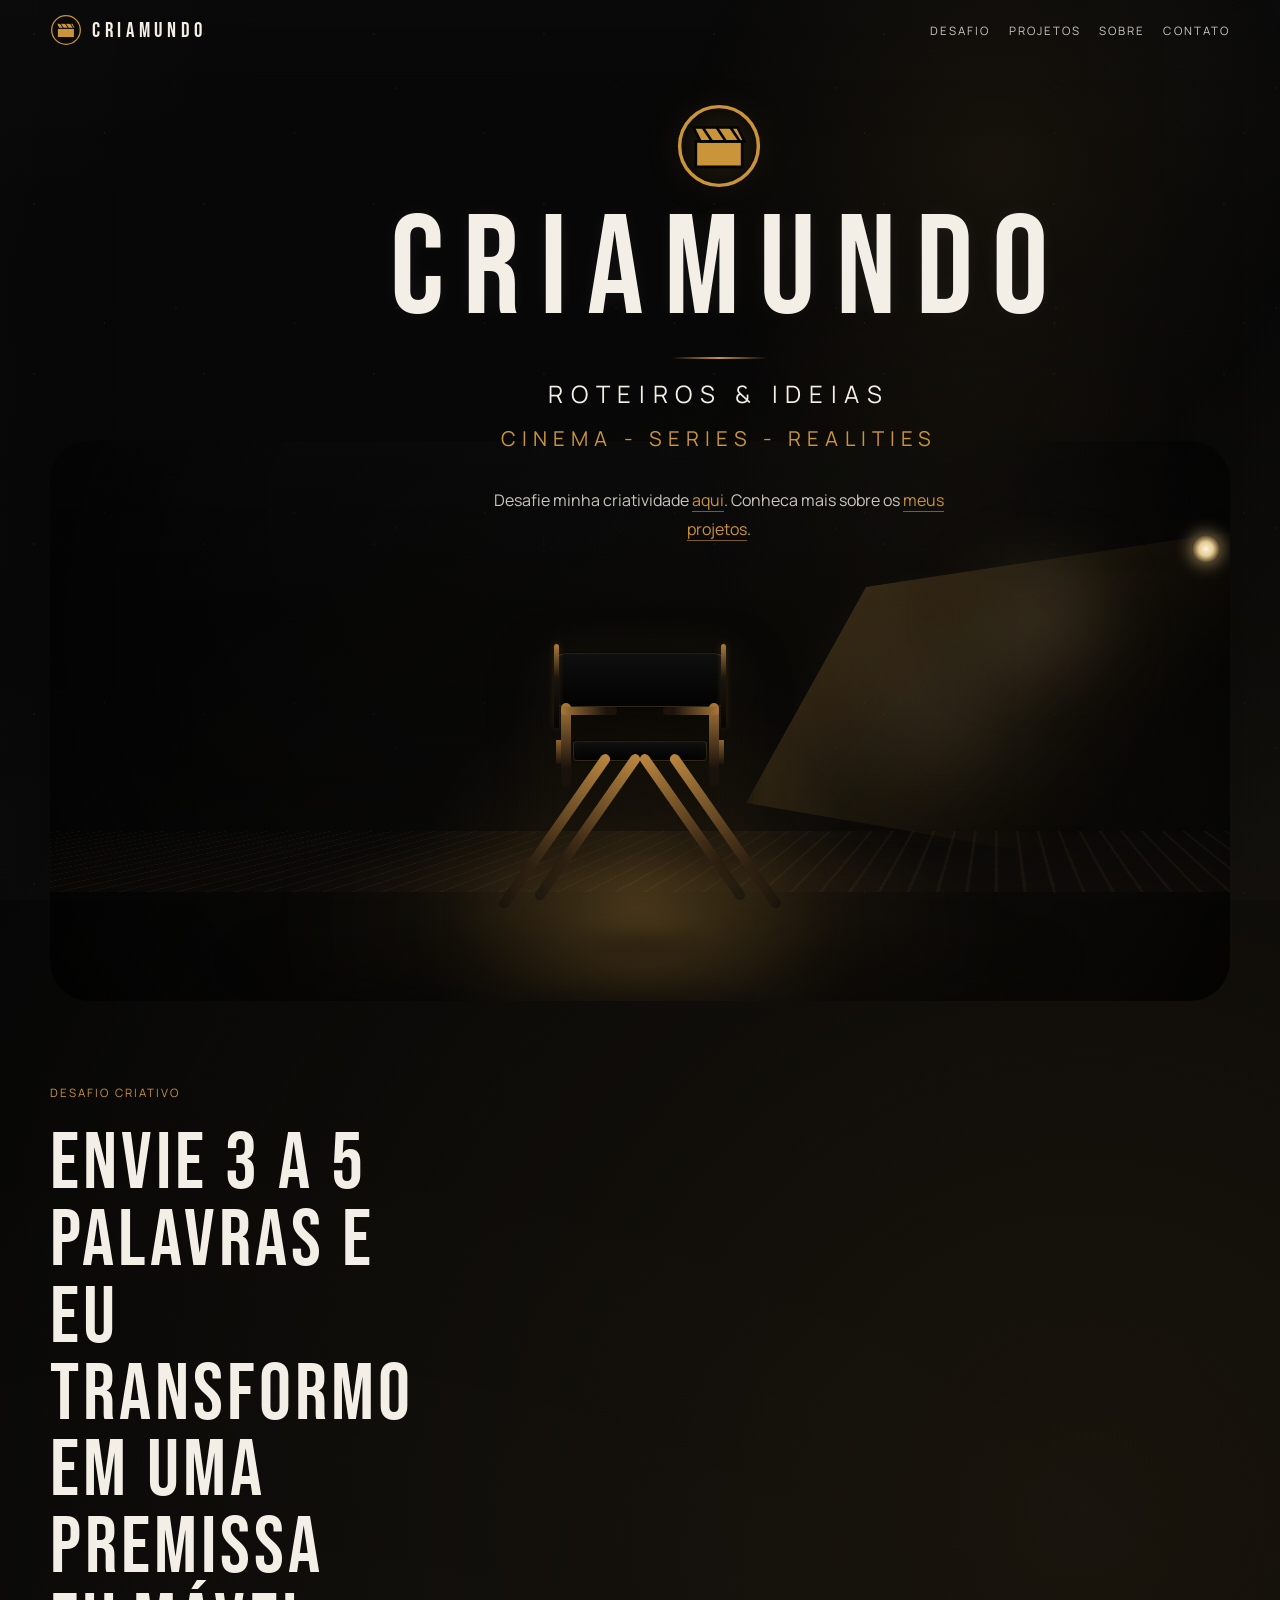
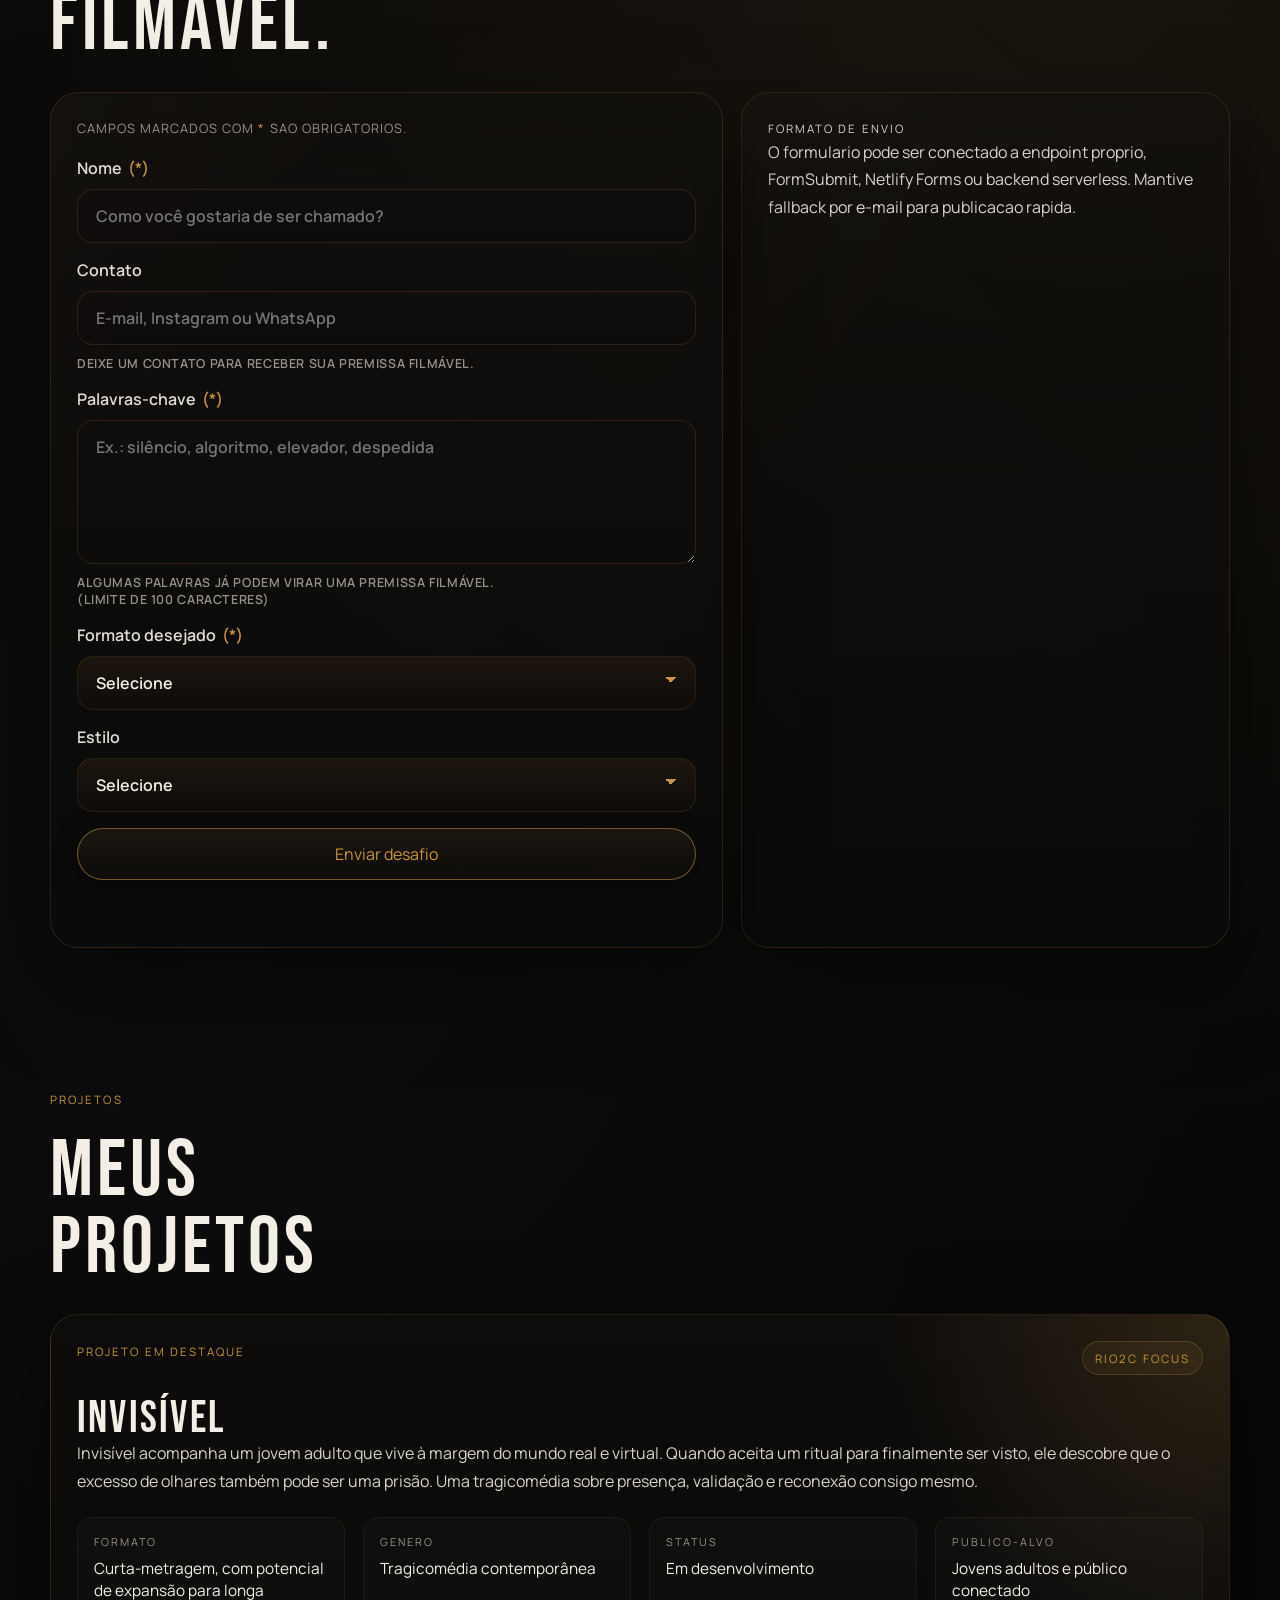
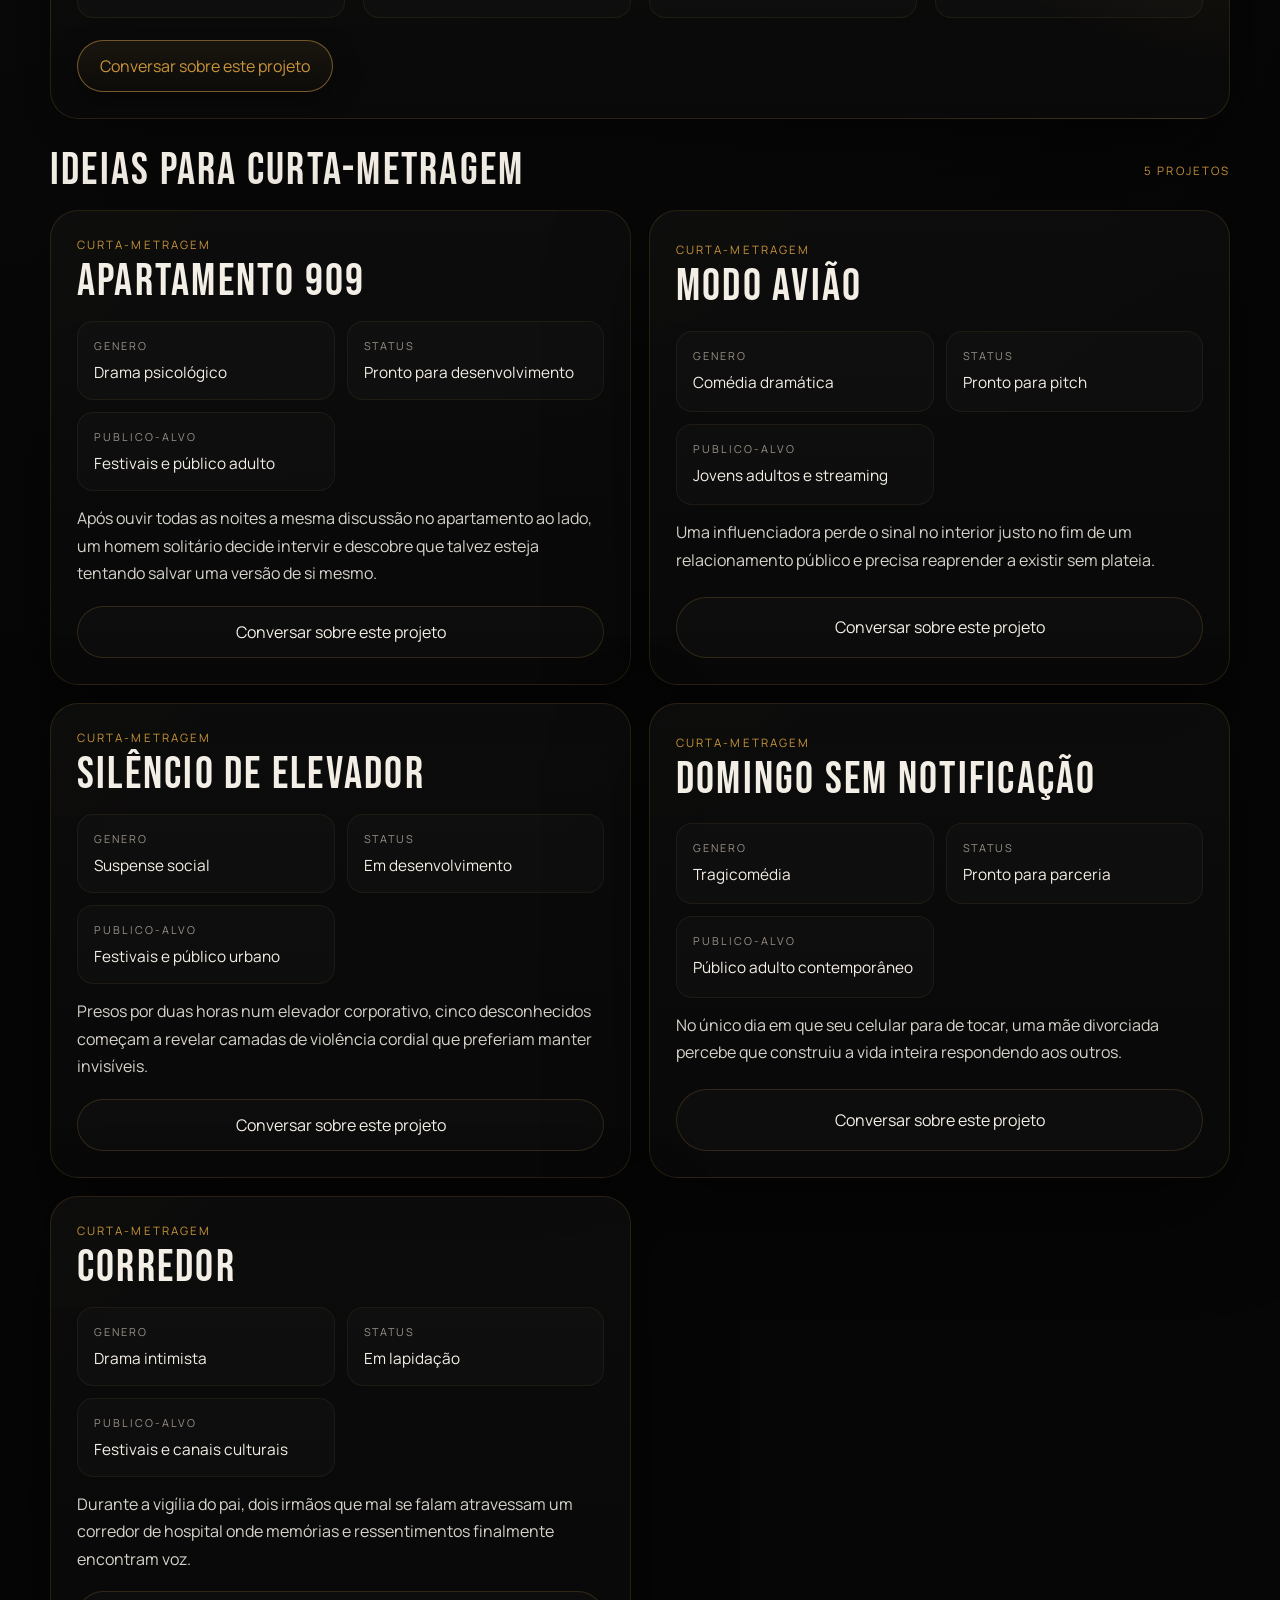
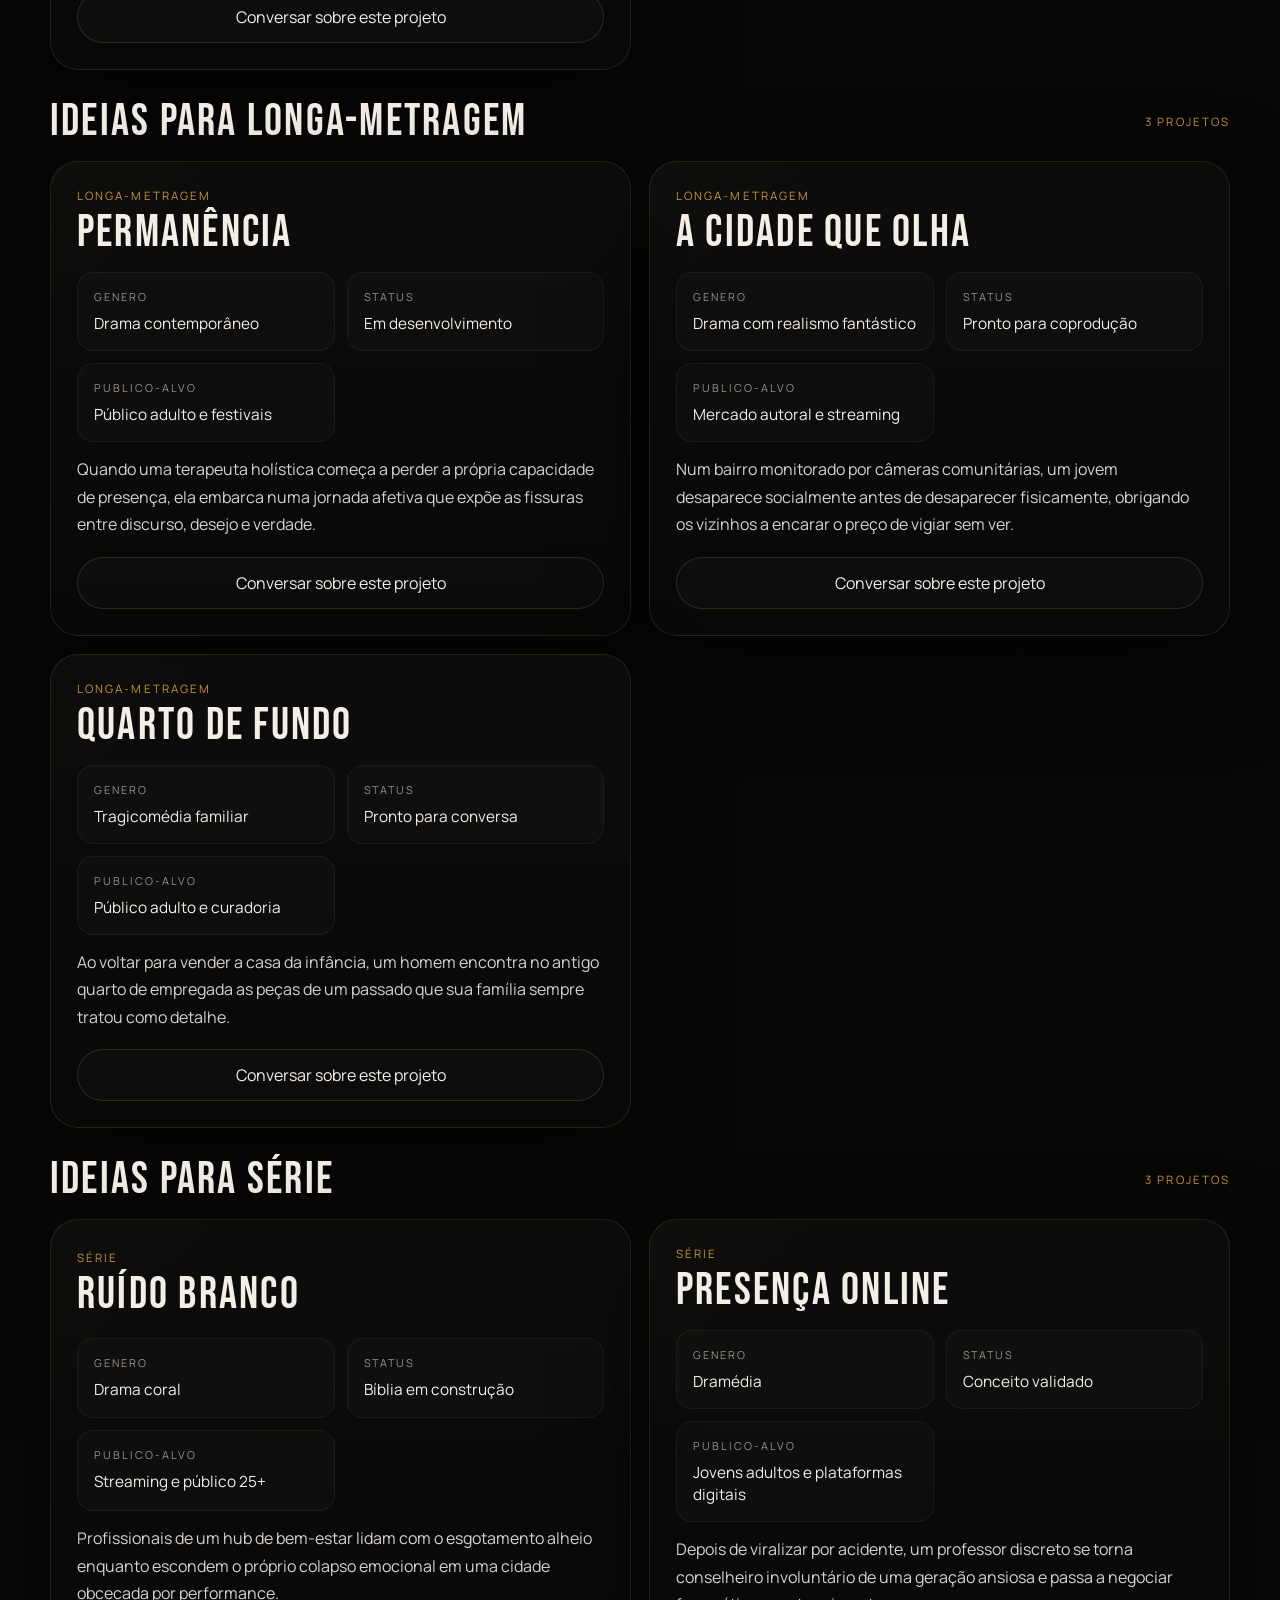
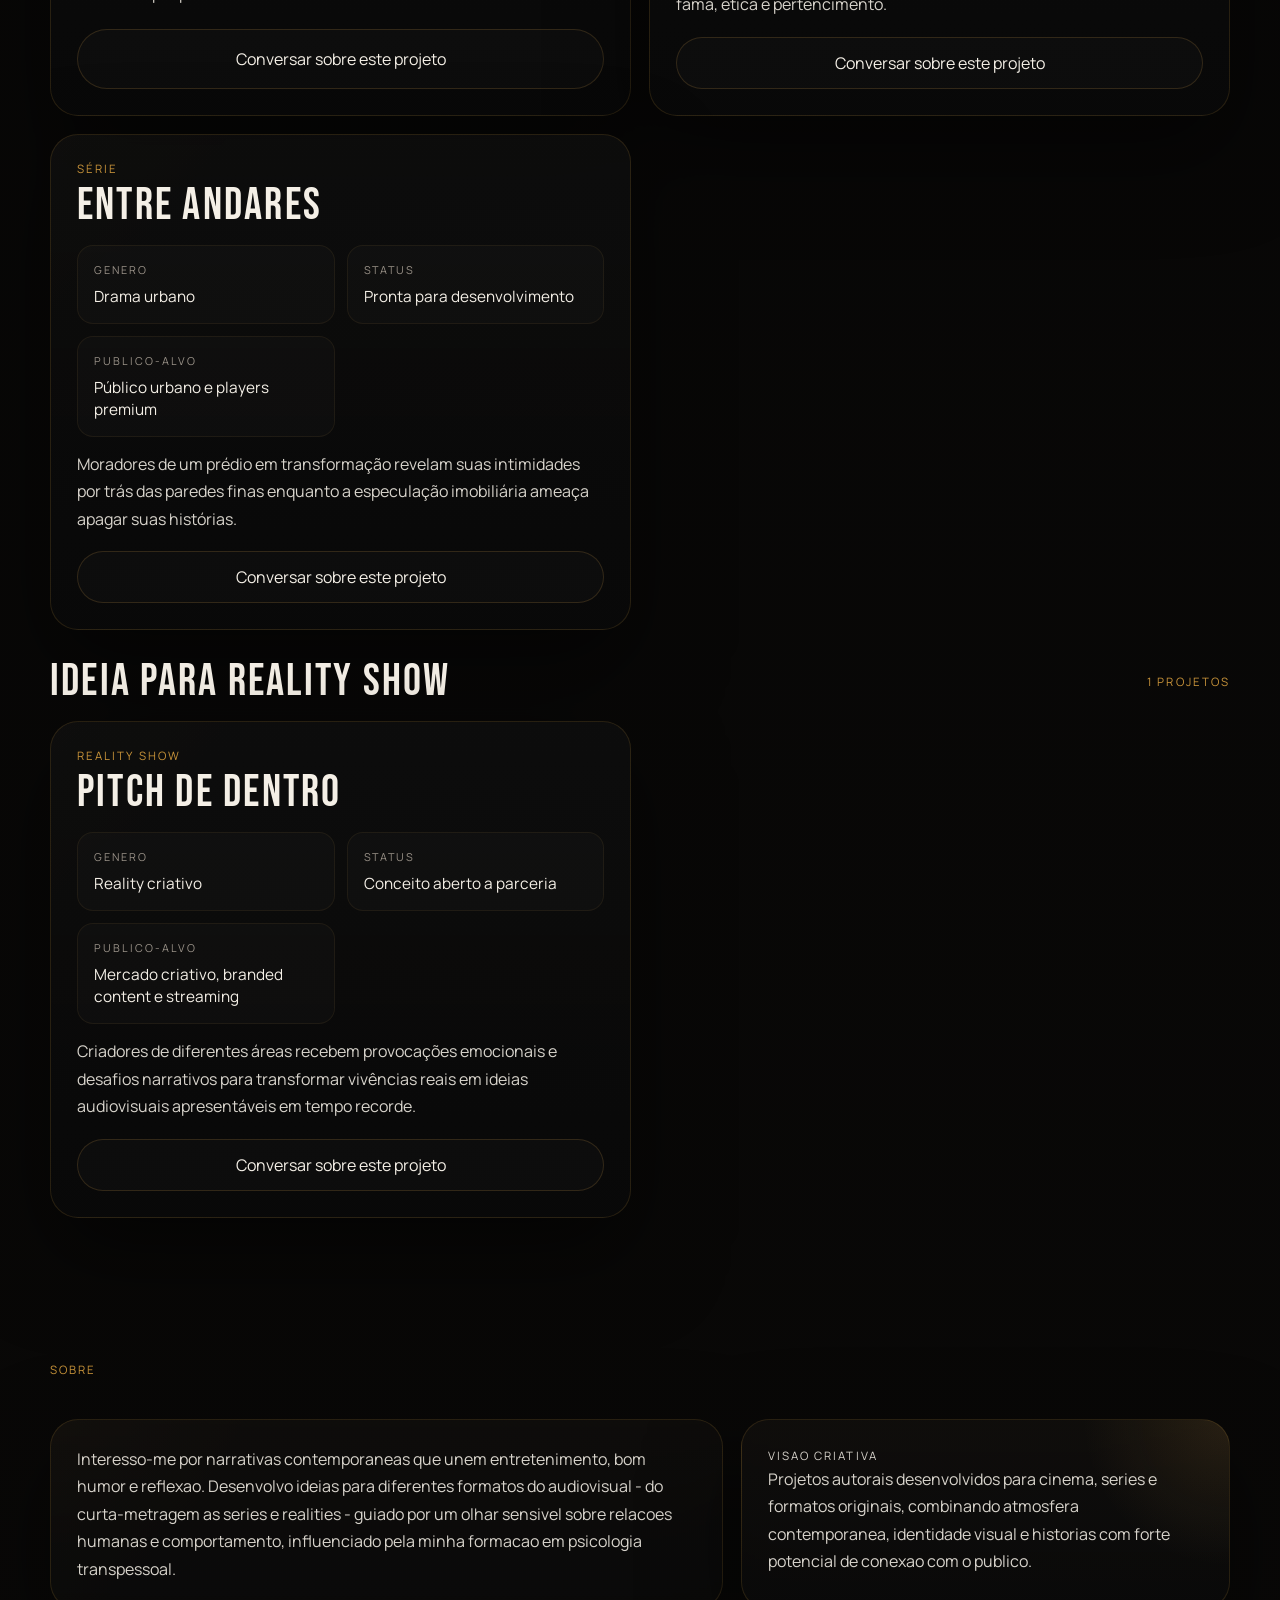
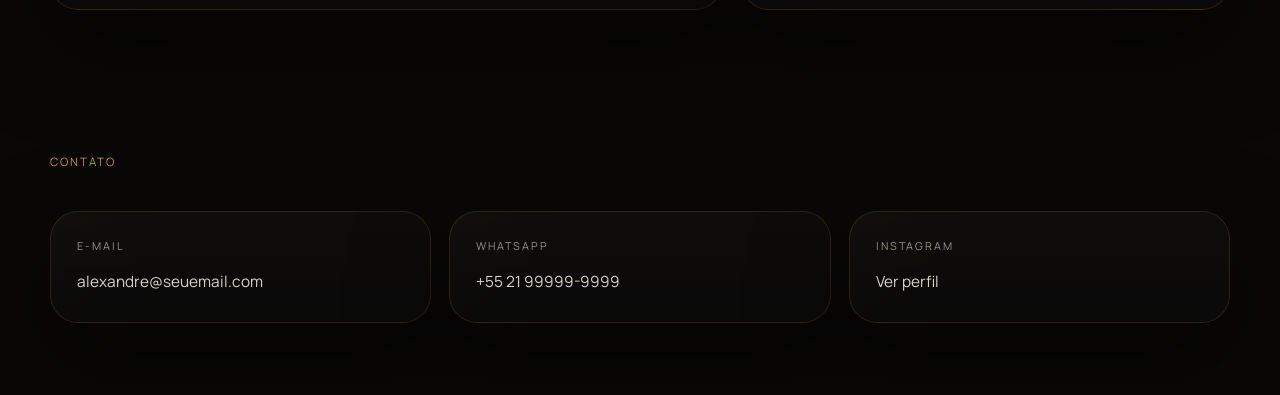
==== index.html @ 8e4fcd17 "Primeiro commit do site criamundo" ====
<!DOCTYPE html>
<html lang="pt-BR">
  <head>
    <meta charset="UTF-8" />
    <meta name="viewport" content="width=device-width, initial-scale=1.0" />
    <title>CRIAMUNDO | Roteiros &amp; Ideias</title>
    <meta
      name="description"
      content="CRIAMUNDO: roteiros, ideias e projetos autorais para cinema, series e realities."
    />
    <link rel="preconnect" href="https://fonts.googleapis.com" />
    <link rel="preconnect" href="https://fonts.gstatic.com" crossorigin />
    <link
      href="https://fonts.googleapis.com/css2?family=Bebas+Neue&family=Manrope:wght@400;500;600;700;800&display=swap"
      rel="stylesheet"
    />
    <link rel="stylesheet" href="styles.css" />
  </head>
  <body>
    <div class="page-glow"></div>
    <div class="film-grain"></div>

    <header class="topbar" id="topbar">
      <div class="site-shell topbar-inner">
        <a class="brand" href="#inicio" aria-label="CRIAMUNDO">
          <span class="brand-mark" aria-hidden="true">
            <svg viewBox="0 0 76 76" focusable="false" aria-hidden="true">
              <circle cx="38" cy="38" r="34"></circle>
              <g class="clapper-body-group">
                <path d="M18 34H58V56H18Z"></path>
              </g>
              <g class="clapper-top-group">
                <path d="M16 22H54L60 34H22Z"></path>
                <path d="M24 22L32 34"></path>
                <path d="M36 22L44 34"></path>
                <path d="M48 22L56 34"></path>
              </g>
            </svg>
          </span>
          <span>CRIAMUNDO</span>
        </a>

        <nav class="nav" aria-label="Principal">
          <a href="#desafio">Desafio</a>
          <a href="#projetos">Projetos</a>
          <a href="#sobre">Sobre</a>
          <a href="#contato">Contato</a>
        </nav>
      </div>
    </header>

    <main class="site-shell">
      <section class="hero section" id="inicio">
        <div class="hero-copy">
          <div class="hero-emblem" aria-hidden="true">
            <svg viewBox="0 0 76 76" focusable="false">
              <circle cx="38" cy="38" r="34"></circle>
              <g class="clapper-body-group">
                <path d="M18 34H58V56H18Z"></path>
              </g>
              <g class="clapper-top-group">
                <path d="M16 22H54L60 34H22Z"></path>
                <path d="M24 22L32 34"></path>
                <path d="M36 22L44 34"></path>
                <path d="M48 22L56 34"></path>
              </g>
            </svg>
          </div>
          <h1 class="wordmark">CRIAMUNDO</h1>
          <div class="hero-divider" aria-hidden="true"></div>
          <p class="subtitle">Roteiros &amp; Ideias</p>
          <p class="subheadline">Cinema - Series - Realities</p>

          <p class="hero-links">
            Desafie minha criatividade
            <a href="#desafio">aqui</a>.
            Conheca mais sobre os
            <a href="#projetos">meus projetos</a>.
          </p>
        </div>

        <aside class="hero-stage" aria-hidden="true">
          <div class="hero-vignette"></div>
          <div class="spotlight-origin"></div>
          <div class="light-beam"></div>
          <div class="smoke smoke-one"></div>
          <div class="smoke smoke-two"></div>
          <div class="floor-texture"></div>
          <div class="director-chair">
            <div class="chair-back"></div>
            <div class="chair-seat"></div>
            <div class="chair-arm chair-arm-left"></div>
            <div class="chair-arm chair-arm-right"></div>
            <div class="chair-leg chair-leg-left"></div>
            <div class="chair-leg chair-leg-right"></div>
            <div class="chair-support chair-support-left"></div>
            <div class="chair-support chair-support-right"></div>
          </div>
          <div class="stage-floor"></div>
        </aside>
      </section>

      <section class="section challenge" id="desafio">
        <div class="section-heading">
          <p class="eyebrow">Desafio Criativo</p>
          <h2>ENVIE 3 A 5 PALAVRAS E EU TRANSFORMO EM UMA PREMISSA FILMÁVEL.</h2>          
        </div>

        <div class="challenge-layout">
          <form class="challenge-form" id="challenge-form" novalidate>
            <p class="form-intro">Campos marcados com <span>*</span> sao obrigatorios.</p>

            <label>
              <span class="field-label">
                Nome <span class="required-mark" aria-hidden="true">(*)</span>
              </span>
              <input
                type="text"
                name="name"
                required
                maxlength="80"
                placeholder="Como você gostaria de ser chamado?"
              />
            </label>

            <label>
              <span class="field-label">Contato</span>
              <input
                type="text"
                name="contact"
                maxlength="120"
                placeholder="E-mail, Instagram ou WhatsApp"
              />
              <span class="helper-text">Deixe um contato para receber sua premissa filmável.</span>
            </label>

            <label>
              <span class="field-label">
                Palavras-chave <span class="required-mark" aria-hidden="true">(*)</span>
              </span>
              <textarea
                name="keywords"
                maxlength="100"
                required
                rows="3"
                placeholder="Ex.: silêncio, algoritmo, elevador, despedida"
              ></textarea>
              <span class="helper-text">Algumas palavras já podem virar uma premissa filmável. <br/>(limite de 100 caracteres)</span>
            </label>

            <label>
              <span class="field-label">
                Formato desejado <span class="required-mark" aria-hidden="true">(*)</span>
              </span>
              <select name="format" required>
                <option value="">Selecione</option>
                <option value="Curta-metragem">Curta-metragem</option>
                <option value="Longa-metragem">Longa-metragem</option>
                <option value="Serie">Série</option>
                <option value="Reality / formato">Reality / formato</option>
                <option value="Livre (surpresa)">Livre (surpresa)</option>
              </select>
            </label>

            <label>
              <span class="field-label">Estilo</span>
              <select name="style">
                <option value="">Selecione</option>
                <option value="Sensível">Sensivel</option>
                <option value="Tenso">Tenso</option>
                <option value="Melancólico">Melancolico</option>
                <option value="Bem-humorado">Bem-humorado</option>
                <option value="Inusitado">Inusitado</option>
                <option value="Caótico">Caotico</option>
                <option value="Poético">Poetico</option>
                <option value="Sombrio">Sombrio</option>
                <option value="Inspirador">Inspirador</option>
                <option value="Desconfortável">Desconfortavel</option>
                <option value="Livre (surpresa)">Livre (surpresa)</option>
              </select>
            </label>

            <button class="button button-primary" type="submit">
              Enviar desafio
            </button>
            <p class="form-status" id="form-status" aria-live="polite"></p>
          </form>

          <aside class="challenge-note">
            <p class="eyebrow">Formato de envio</p>
            <p>
              O formulario pode ser conectado a endpoint proprio, FormSubmit,
              Netlify Forms ou backend serverless. Mantive fallback por e-mail
              para publicacao rapida.
            </p>
          </aside>
        </div>
      </section>

      <section class="section projects" id="projetos">
        <div class="section-heading">
          <p class="eyebrow">Projetos</p>
          <h2>Meus projetos</h2>
        </div>

        <article class="featured-project" id="featured-project"></article>
        <div class="project-groups" id="project-groups"></div>
      </section>

      <section class="section about" id="sobre">
        <div class="section-heading">
          <p class="eyebrow">Sobre</p>
        </div>

        <div class="about-layout">
          <article class="about-card">
            <p>
              Interesso-me por narrativas contemporaneas que unem entretenimento, bom humor e reflexao.
              Desenvolvo ideias para diferentes formatos do audiovisual - do curta-metragem as series e
              realities - guiado por um olhar sensivel sobre relacoes humanas e comportamento, influenciado
              pela minha formacao em psicologia transpessoal.
            </p>
          </article>

          <aside class="about-note">
            <p class="eyebrow">Visao criativa</p>
            <p>
              Projetos autorais desenvolvidos para cinema, series e
              formatos originais, combinando atmosfera contemporanea,
              identidade visual e historias com forte potencial de conexao
              com o publico.
            </p>
          </aside>
        </div>
      </section>

      <section class="section contact" id="contato">
        <div class="section-heading">
          <p class="eyebrow">Contato</p>
        </div>

        <div class="contact-grid" id="contact-grid"></div>
      </section>
    </main>

    <script src="content.js"></script>
    <script src="data-manager.js"></script>
    <script src="script.js"></script>
  </body>
</html>
---- styles.css ----
:root {
  --bg: #050505;
  --bg-soft: #080706;
  --panel: rgba(10, 10, 10, 0.78);
  --panel-strong: rgba(12, 11, 10, 0.92);
  --text: #f4efe6;
  --muted: #9a9288;
  --gold: #c9943a;
  --gold-strong: #d6a14a;
  --line: rgba(201, 148, 58, 0.16);
  --line-strong: rgba(201, 148, 58, 0.32);
  --shadow: 0 36px 90px rgba(0, 0, 0, 0.5);
  --radius-lg: 28px;
  --radius-md: 22px;
  --radius-sm: 16px;
  --max-width: 1180px;
}

* {
  box-sizing: border-box;
}

html {
  scroll-behavior: smooth;
}

body {
  margin: 0;
  color: var(--text);
  font-family: "Manrope", sans-serif;
  background:
    radial-gradient(circle at 85% 18%, rgba(214, 161, 74, 0.09), transparent 18%),
    radial-gradient(circle at 18% 30%, rgba(255, 255, 255, 0.03), transparent 24%),
    linear-gradient(180deg, #070707 0%, #050505 34%, #090807 100%);
}

body::before {
  content: "";
  position: fixed;
  inset: 0;
  pointer-events: none;
  background:
    linear-gradient(180deg, rgba(255, 255, 255, 0.015), transparent 24%, transparent 72%, rgba(255, 255, 255, 0.01)),
    linear-gradient(90deg, rgba(255, 255, 255, 0.012), transparent 18%, transparent 82%, rgba(255, 255, 255, 0.012));
  opacity: 0.8;
}

.page-glow,
.film-grain {
  position: fixed;
  inset: 0;
  pointer-events: none;
}

.page-glow {
  background:
    radial-gradient(circle at 78% 18%, rgba(214, 161, 74, 0.08), transparent 26%),
    radial-gradient(circle at 74% 56%, rgba(214, 161, 74, 0.04), transparent 24%);
}

.film-grain {
  opacity: 0.09;
  mix-blend-mode: screen;
  background-image:
    radial-gradient(circle at 20% 20%, rgba(255, 255, 255, 0.8) 0.6px, transparent 0.8px),
    radial-gradient(circle at 80% 40%, rgba(255, 255, 255, 0.7) 0.6px, transparent 0.8px),
    radial-gradient(circle at 55% 70%, rgba(255, 255, 255, 0.65) 0.5px, transparent 0.7px);
  background-size: 170px 170px, 220px 220px, 190px 190px;
}

a {
  color: inherit;
  text-decoration: none;
}

button,
input,
select,
textarea {
  font: inherit;
}

.site-shell {
  position: relative;
  z-index: 1;
  width: min(calc(100% - 32px), var(--max-width));
  margin: 0 auto;
}

.topbar {
  position: sticky;
  top: 0;
  z-index: 50;
  padding: 14px 0 0;
  transition:
    background-color 180ms ease,
    backdrop-filter 180ms ease,
    border-color 180ms ease;
}

.topbar.is-scrolled {
  background: rgba(5, 5, 5, 0.82);
  backdrop-filter: blur(14px);
  border-bottom: 1px solid rgba(201, 148, 58, 0.12);
}

.topbar-inner {
  display: flex;
  align-items: center;
  justify-content: space-between;
  gap: 18px;
  padding: 0 0 16px;
}

.brand,
.nav a,
.eyebrow,
.helper-text,
.meta-label,
.contact-label,
.badge,
.project-count {
  text-transform: uppercase;
  letter-spacing: 0.18em;
}

.brand {
  display: inline-flex;
  align-items: center;
  gap: 10px;
  color: var(--text);
  font-family: "Bebas Neue", sans-serif;
  font-size: 1.32rem;
  letter-spacing: 0.22em;
}

.brand-mark,
.hero-emblem {
  display: inline-flex;
  align-items: center;
  justify-content: center;
}

.brand-mark {
  width: 32px;
  height: 32px;
}

.brand-mark svg,
.hero-emblem svg {
  width: 100%;
  height: 100%;
}

.brand-mark circle,
.hero-emblem circle {
  fill: none;
  stroke: var(--gold);
  stroke-width: 3;
}

.brand-mark path,
.hero-emblem path {
  fill: var(--gold);
  stroke: var(--bg);
  stroke-width: 2.3;
  stroke-linecap: round;
}

.clapper-top-group {
  transform-origin: 18px 34px;
}

.hero-emblem .clapper-top-group {
  animation: clapper-open 2.8s ease-in-out infinite;
}

.hero-emblem {
  animation: emblem-glow 2.8s ease-in-out infinite;
}

.nav {
  display: flex;
  align-items: center;
  gap: 18px;
}

.nav a {
  position: relative;
  font-size: 0.72rem;
  color: rgba(244, 239, 230, 0.82);
}

.nav a::after {
  content: "";
  position: absolute;
  left: 0;
  bottom: -8px;
  width: 100%;
  height: 1px;
  background: linear-gradient(90deg, transparent, var(--gold), transparent);
  transform: scaleX(0);
  transform-origin: center;
  transition: transform 180ms ease;
}

.nav a:hover::after,
.nav a:focus-visible::after {
  transform: scaleX(1);
}

.section {
  padding: 72px 0;
}

.hero {
  display: grid;
  gap: 18px;
  min-height: calc(100vh - 86px);
  padding: 18px 0 12px;
  align-items: center;
}

.hero-copy {
  position: relative;
  z-index: 2;
  display: grid;
  justify-items: center;
  text-align: center;
  gap: 0;
  max-width: 540px;
  margin: 0 auto;
  padding-top: 12px;
}

.hero-emblem {
  width: 88px;
  height: 88px;
  margin-bottom: 18px;
  filter: drop-shadow(0 0 18px rgba(214, 161, 74, 0.16));
}

.eyebrow {
  margin: 0 0 14px;
  font-size: 0.72rem;
  color: var(--gold);
}

.wordmark {
  margin: 0;
  font-family: "Bebas Neue", sans-serif;
  font-size: clamp(5.1rem, 22vw, 8.8rem);
  font-weight: 400;
  line-height: 0.9;
  letter-spacing: 0.14em;
  text-indent: 0.14em;
  color: var(--text);
  text-shadow: 0 0 18px rgba(255, 255, 255, 0.05);
}

.hero-divider {
  width: 96px;
  height: 2px;
  margin: 22px auto 18px;
  background: linear-gradient(90deg, transparent, var(--gold), transparent);
}

.subtitle {
  margin: 0;
  color: var(--text);
  font-size: clamp(1.15rem, 3vw, 1.5rem);
  letter-spacing: 0.32em;
  text-transform: uppercase;
}

.subheadline {
  margin: 14px 0 0;
  color: var(--gold);
  font-size: clamp(1.05rem, 3vw, 1.28rem);
  letter-spacing: 0.3em;
  text-transform: uppercase;
}

.hero-links {
  margin: 34px 0 0;
  max-width: 31rem;
  color: rgba(244, 239, 230, 0.82);
  line-height: 1.8;
}

.hero-links a {
  color: var(--gold);
  border-bottom: 1px solid rgba(214, 161, 74, 0.55);
  transition:
    color 180ms ease,
    border-color 180ms ease,
    text-shadow 180ms ease;
}

.hero-links a:hover,
.hero-links a:focus-visible {
  color: var(--gold-strong);
  border-color: rgba(214, 161, 74, 0.9);
  text-shadow: 0 0 12px rgba(214, 161, 74, 0.24);
}

.button {
  display: inline-flex;
  align-items: center;
  justify-content: center;
  gap: 12px;
  min-height: 52px;
  padding: 0 22px;
  border: 1px solid transparent;
  border-radius: 999px;
  transition:
    transform 180ms ease,
    box-shadow 180ms ease,
    background-color 180ms ease,
    border-color 180ms ease,
    color 180ms ease;
}

.button:hover {
  transform: translateY(-1px);
}

.button-primary {
  color: var(--gold);
  border-color: rgba(214, 161, 74, 0.5);
  background: linear-gradient(180deg, rgba(214, 161, 74, 0.08), rgba(214, 161, 74, 0.02));
  box-shadow: 0 10px 28px rgba(0, 0, 0, 0.36);
}

.button-primary:hover {
  border-color: rgba(214, 161, 74, 0.74);
  box-shadow: 0 18px 36px rgba(0, 0, 0, 0.42), 0 0 22px rgba(214, 161, 74, 0.09);
}

.button-secondary {
  color: var(--text);
  border-color: rgba(214, 161, 74, 0.18);
  background: rgba(255, 255, 255, 0.02);
}

.button-secondary:hover {
  color: var(--gold);
  border-color: rgba(214, 161, 74, 0.42);
}

@keyframes clapper-open {
  0%,
  14%,
  100% {
    transform: rotate(0deg);
  }

  6% {
    transform: rotate(-18deg);
  }

  10% {
    transform: rotate(-4deg);
  }
}

@keyframes emblem-glow {
  0%,
  100% {
    filter: drop-shadow(0 0 18px rgba(214, 161, 74, 0.16));
  }

  8% {
    filter: drop-shadow(0 0 24px rgba(214, 161, 74, 0.24));
  }
}

.hero-stage {
  position: relative;
  min-height: 430px;
  margin-top: -24px;
  overflow: hidden;
  border-radius: 40px;
  background:
    linear-gradient(180deg, rgba(255, 255, 255, 0.015), transparent 32%),
    radial-gradient(circle at 50% 82%, rgba(214, 161, 74, 0.12), transparent 30%),
    linear-gradient(180deg, rgba(6, 6, 6, 0.1), rgba(4, 4, 4, 0.38));
}

.hero-vignette {
  position: absolute;
  inset: 0;
  background:
    radial-gradient(circle at center, transparent 34%, rgba(0, 0, 0, 0.18) 68%, rgba(0, 0, 0, 0.62) 100%);
}

.spotlight-origin {
  position: absolute;
  top: 94px;
  right: 10px;
  width: 28px;
  height: 28px;
  border-radius: 999px;
  background: radial-gradient(circle, rgba(255, 248, 227, 1) 0, rgba(255, 228, 167, 0.9) 36%, rgba(214, 161, 74, 0.28) 72%, transparent 78%);
  box-shadow: 0 0 18px rgba(255, 222, 161, 0.7);
}

.light-beam {
  position: absolute;
  top: 88px;
  right: -16px;
  width: min(76vw, 500px);
  height: 360px;
  background:
    linear-gradient(132deg, rgba(214, 161, 74, 0.34), rgba(214, 161, 74, 0.1) 40%, rgba(214, 161, 74, 0.02) 68%, transparent 76%);
  clip-path: polygon(100% 0, 24% 16%, 0 76%, 100% 100%);
  filter: blur(9px);
  opacity: 0.95;
}

.smoke {
  position: absolute;
  border-radius: 999px;
  filter: blur(34px);
  background: radial-gradient(circle, rgba(230, 197, 145, 0.18), transparent 66%);
}

.smoke-one {
  top: 118px;
  right: 72px;
  width: 240px;
  height: 120px;
}

.smoke-two {
  top: 168px;
  right: 132px;
  width: 320px;
  height: 180px;
  opacity: 0.68;
}

.floor-texture {
  position: absolute;
  left: -8%;
  right: -8%;
  bottom: -10px;
  height: 180px;
  background:
    radial-gradient(circle at 50% 20%, rgba(214, 161, 74, 0.16), transparent 36%),
    repeating-linear-gradient(120deg, rgba(214, 161, 74, 0.11) 0 2px, transparent 2px 18px),
    linear-gradient(180deg, rgba(14, 10, 8, 0), rgba(18, 12, 8, 0.72));
  transform: perspective(600px) rotateX(76deg);
  transform-origin: center top;
  opacity: 0.54;
}

.director-chair {
  position: absolute;
  left: 50%;
  bottom: 44px;
  width: 246px;
  height: 328px;
  transform: translateX(-50%);
  filter:
    drop-shadow(0 22px 28px rgba(0, 0, 0, 0.82))
    drop-shadow(0 0 22px rgba(214, 161, 74, 0.09));
}

.director-chair::before {
  content: "";
  position: absolute;
  left: 18px;
  right: 18px;
  bottom: -2px;
  height: 26px;
  background: radial-gradient(circle at center, rgba(0, 0, 0, 0.72), transparent 72%);
  filter: blur(7px);
}

.chair-back,
.chair-seat {
  position: absolute;
  left: 38px;
  width: 170px;
  background: linear-gradient(180deg, rgba(15, 15, 15, 0.98), rgba(2, 2, 2, 0.98));
  border: 1px solid rgba(214, 161, 74, 0.18);
  box-shadow:
    inset 0 0 14px rgba(255, 255, 255, 0.02),
    0 0 0 1px rgba(0, 0, 0, 0.3);
}

.chair-back {
  top: 24px;
  height: 54px;
  border-radius: 10px 10px 8px 8px;
}

.chair-back::before,
.chair-back::after {
  content: "";
  position: absolute;
  top: -10px;
  width: 5px;
  height: 84px;
  border-radius: 999px;
  background: linear-gradient(180deg, #ad7b39, #1c140d 40%, #050505 100%);
  box-shadow: 0 0 6px rgba(214, 161, 74, 0.18);
}

.chair-back::before {
  left: -2px;
}

.chair-back::after {
  right: -2px;
}

.chair-seat {
  top: 112px;
  left: 56px;
  width: 134px;
  height: 20px;
  border-radius: 4px;
}

.chair-seat::before,
.chair-seat::after {
  content: "";
  position: absolute;
  top: -2px;
  width: 10px;
  height: 24px;
  background: linear-gradient(180deg, #8d6430, #1b130c);
}

.chair-seat::before {
  left: -18px;
}

.chair-seat::after {
  right: -18px;
}

.chair-arm {
  position: absolute;
  top: 74px;
  width: 10px;
  height: 84px;
  background: linear-gradient(180deg, #a77738, #19110b 78%);
  border-radius: 8px;
}

.chair-arm::before {
  content: "";
  position: absolute;
  top: 4px;
  width: 56px;
  height: 8px;
  background: linear-gradient(90deg, #a77738, #1b130c 82%);
  border-radius: 8px;
}

.chair-arm-left {
  left: 44px;
}

.chair-arm-left::before {
  left: 0;
}

.chair-arm-right {
  right: 44px;
}

.chair-arm-right::before {
  right: 0;
  background: linear-gradient(90deg, #1b130c 18%, #a77738);
}

.chair-leg,
.chair-support {
  position: absolute;
  width: 10px;
  height: 186px;
  background: linear-gradient(180deg, #bb8740, #22170d 74%, #050505 100%);
  border-radius: 8px;
  transform-origin: top center;
}

.chair-leg-left {
  left: 86px;
  top: 126px;
  transform: rotate(35deg);
}

.chair-leg-right {
  right: 86px;
  top: 126px;
  transform: rotate(-35deg);
}

.chair-support-left {
  left: 120px;
  top: 126px;
  height: 176px;
  transform: rotate(-35deg);
}

.chair-support-right {
  right: 120px;
  top: 126px;
  height: 176px;
  transform: rotate(35deg);
}

.stage-floor {
  position: absolute;
  left: 4%;
  right: 4%;
  bottom: 18px;
  height: 118px;
  background:
    radial-gradient(circle at center, rgba(214, 161, 74, 0.22), rgba(214, 161, 74, 0.05) 34%, transparent 66%),
    radial-gradient(ellipse at 38% 82%, rgba(0, 0, 0, 0.72), transparent 30%),
    radial-gradient(ellipse at 66% 82%, rgba(0, 0, 0, 0.6), transparent 26%);
  filter: blur(16px);
}

.section-heading {
  display: grid;
  gap: 12px;
  margin-bottom: 28px;
}

h2,
h3 {
  margin: 0;
  font-family: "Bebas Neue", sans-serif;
  font-weight: 400;
  line-height: 0.96;
  letter-spacing: 0.05em;
  color: var(--text);
}

h2 {
  max-width: 12ch;
  font-size: clamp(2.9rem, 10vw, 5rem);
}

h3 {
  font-size: clamp(1.85rem, 4vw, 2.8rem);
}

.about-layout,
.challenge-layout {
  display: grid;
  grid-template-columns: minmax(0, 1.1fr) minmax(280px, 0.8fr);
  gap: 18px;
}

.about-card,
.about-note,
.featured-project,
.project-card,
.challenge-form,
.challenge-note,
.contact-card {
  border: 1px solid var(--line);
  background:
    linear-gradient(180deg, rgba(18, 16, 14, 0.62), rgba(10, 10, 10, 0.88)),
    linear-gradient(120deg, rgba(214, 161, 74, 0.05), transparent 28%);
  border-radius: var(--radius-lg);
  box-shadow: var(--shadow);
}

.about-card,
.about-note,
.featured-project,
.project-card,
.challenge-form,
.challenge-note,
.contact-card {
  padding: 26px;
}

.about-card p,
.about-note p,
.challenge-note p,
.featured-logline,
.project-logline,
.contact-value {
  margin: 0;
  color: rgba(244, 239, 230, 0.88);
  line-height: 1.72;
}

.about-note {
  background:
    radial-gradient(circle at top right, rgba(214, 161, 74, 0.12), transparent 28%),
    linear-gradient(180deg, rgba(18, 16, 14, 0.72), rgba(10, 10, 10, 0.92));
}

.featured-project {
  display: grid;
  gap: 22px;
  margin-bottom: 30px;
  background:
    radial-gradient(circle at top right, rgba(214, 161, 74, 0.16), transparent 28%),
    linear-gradient(180deg, rgba(16, 14, 12, 0.72), rgba(10, 10, 10, 0.94));
}

.featured-topline,
.category-title,
.project-card-header {
  display: flex;
  align-items: center;
  justify-content: space-between;
  gap: 14px;
}

.badge {
  display: inline-flex;
  align-items: center;
  min-height: 34px;
  padding: 0 12px;
  border-radius: 999px;
  border: 1px solid rgba(214, 161, 74, 0.2);
  color: var(--gold);
  background: rgba(214, 161, 74, 0.07);
  font-size: 0.72rem;
}

.featured-grid,
.project-grid,
.contact-grid {
  display: grid;
  gap: 18px;
}

.featured-grid {
  grid-template-columns: repeat(4, minmax(0, 1fr));
}

.meta-card {
  padding: 16px;
  border-radius: var(--radius-sm);
  background: rgba(255, 255, 255, 0.02);
  border: 1px solid rgba(214, 161, 74, 0.08);
}

.meta-label,
.contact-label {
  display: block;
  margin-bottom: 8px;
  font-size: 0.68rem;
  color: var(--muted);
}

.meta-value,
.contact-value {
  font-size: 0.96rem;
}

.project-groups {
  display: grid;
  gap: 30px;
}

.project-group {
  display: grid;
  gap: 18px;
}

.project-count {
  color: var(--gold);
  font-size: 0.72rem;
}

.project-grid {
  grid-template-columns: repeat(2, minmax(0, 1fr));
}

.project-card {
  display: grid;
  gap: 18px;
  background:
    linear-gradient(180deg, rgba(14, 14, 14, 0.8), rgba(9, 9, 9, 0.94)),
    linear-gradient(130deg, rgba(214, 161, 74, 0.04), transparent 24%);
  transition:
    transform 180ms ease,
    border-color 180ms ease,
    box-shadow 180ms ease;
}

.project-card:hover {
  transform: translateY(-3px);
  border-color: rgba(214, 161, 74, 0.28);
  box-shadow: 0 36px 72px rgba(0, 0, 0, 0.46), 0 0 20px rgba(214, 161, 74, 0.08);
}

.project-card-title p {
  margin: 0 0 8px;
}

.project-format {
  color: var(--gold);
}

.project-card-body {
  display: grid;
  gap: 14px;
}

.project-meta-grid {
  display: grid;
  grid-template-columns: repeat(2, minmax(0, 1fr));
  gap: 12px;
}

.project-logline {
  display: -webkit-box;
  overflow: hidden;
  -webkit-box-orient: vertical;
  -webkit-line-clamp: 4;
}

.challenge-form {
  display: grid;
  gap: 16px;
  position: relative;
}

.form-intro {
  margin: 0 0 4px;
  color: var(--muted);
  font-size: 0.8rem;
  letter-spacing: 0.08em;
  text-transform: uppercase;
}

.form-intro span,
.required-mark {
  color: var(--gold);
}

.challenge-form label {
  display: grid;
  gap: 10px;
  color: rgba(244, 239, 230, 0.92);
  font-weight: 600;
}

.field-label {
  display: inline-flex;
  align-items: baseline;
  gap: 6px;
}

.challenge-form input,
.challenge-form select,
.challenge-form textarea {
  width: 100%;
  padding: 15px 18px;
  color: var(--text);
  border: 1px solid rgba(214, 161, 74, 0.14);
  border-radius: 16px;
  background:
    linear-gradient(180deg, rgba(255, 255, 255, 0.02), rgba(255, 255, 255, 0.01)),
    rgba(12, 10, 9, 0.92);
  outline: none;
  transition:
    border-color 160ms ease,
    box-shadow 160ms ease,
    background-color 160ms ease,
    transform 160ms ease;
}

.challenge-form select {
  appearance: none;
  cursor: pointer;
  color-scheme: dark;
  padding-right: 58px;
  background-image:
    linear-gradient(45deg, transparent 50%, rgba(214, 161, 74, 0.92) 50%),
    linear-gradient(135deg, rgba(214, 161, 74, 0.92) 50%, transparent 50%),
    linear-gradient(180deg, rgba(214, 161, 74, 0.08), rgba(214, 161, 74, 0.02));
  background-position:
    calc(100% - 24px) calc(50% - 3px),
    calc(100% - 18px) calc(50% - 3px),
    0 0;
  background-size: 6px 6px, 6px 6px, 100% 100%;
  background-repeat: no-repeat;
}

.challenge-form select option {
  color: var(--text);
  background: #171513;
}

.challenge-form select option[value=""] {
  color: var(--muted);
}

.challenge-form input:focus,
.challenge-form select:focus,
.challenge-form textarea:focus {
  border-color: rgba(214, 161, 74, 0.42);
  box-shadow:
    0 0 0 3px rgba(214, 161, 74, 0.08),
    0 14px 28px rgba(0, 0, 0, 0.18);
  transform: translateY(-1px);
}

.challenge-form input:hover,
.challenge-form select:hover,
.challenge-form textarea:hover {
  border-color: rgba(214, 161, 74, 0.28);
}

.challenge-form textarea {
  resize: vertical;
  min-height: 144px;
}

.helper-text,
.form-status {
  font-size: 0.78rem;
  color: var(--muted);
}

.helper-text {
  letter-spacing: 0.05em;
}

.challenge-subtitle {
  max-width: 42rem;
  margin: 2px 0 0;
  color: rgba(244, 239, 230, 0.72);
  line-height: 1.7;
}

.form-status.is-success {
  color: var(--gold);
}

.form-status.is-error {
  color: #de8f84;
}

.contact-grid {
  grid-template-columns: repeat(3, minmax(0, 1fr));
}

.contact-card {
  display: grid;
  gap: 8px;
  transition:
    transform 180ms ease,
    border-color 180ms ease,
    box-shadow 180ms ease;
}

.contact-card:hover {
  transform: translateY(-2px);
  border-color: rgba(214, 161, 74, 0.24);
  box-shadow: 0 0 18px rgba(214, 161, 74, 0.06);
}

@media (min-width: 960px) {
  .hero {
    min-height: calc(100vh - 92px);
    padding-top: 28px;
  }

  .hero-stage {
    min-height: 560px;
    margin-top: -120px;
  }
}

@media (max-width: 920px) {
  .site-shell {
    width: min(calc(100% - 26px), var(--max-width));
  }

  .topbar-inner,
  .about-layout,
  .challenge-layout,
  .featured-grid,
  .contact-grid,
  .project-grid,
  .project-meta-grid {
    grid-template-columns: 1fr;
  }

  .topbar-inner {
    display: grid;
    justify-items: center;
    gap: 14px;
  }

  .nav {
    flex-wrap: wrap;
    justify-content: center;
  }

  .section {
    padding: 60px 0;
  }

  .hero {
    min-height: auto;
    padding-top: 10px;
  }

  .hero-stage {
    min-height: 470px;
    margin-top: -10px;
  }

  .featured-grid {
    grid-template-columns: repeat(2, minmax(0, 1fr));
  }
}

@media (max-width: 560px) {
  .brand {
    font-size: 1.16rem;
  }

  .nav {
    gap: 14px;
  }

  .nav a {
    font-size: 0.68rem;
  }

  .wordmark {
    font-size: clamp(4.6rem, 24vw, 6.3rem);
  }

  .subtitle,
  .subheadline {
    line-height: 1.4;
  }

  .hero-stage {
    min-height: 420px;
    border-radius: 30px;
  }

  .spotlight-origin {
    top: 84px;
    right: 6px;
  }

  .light-beam {
    top: 82px;
    right: -48px;
    width: 320px;
    height: 300px;
  }

  .director-chair {
    width: 206px;
    height: 292px;
    bottom: 54px;
  }

  .button {
    width: 100%;
  }

  .about-card,
  .about-note,
  .featured-project,
  .project-card,
  .challenge-form,
  .challenge-note,
  .contact-card {
    padding: 22px;
  }
}
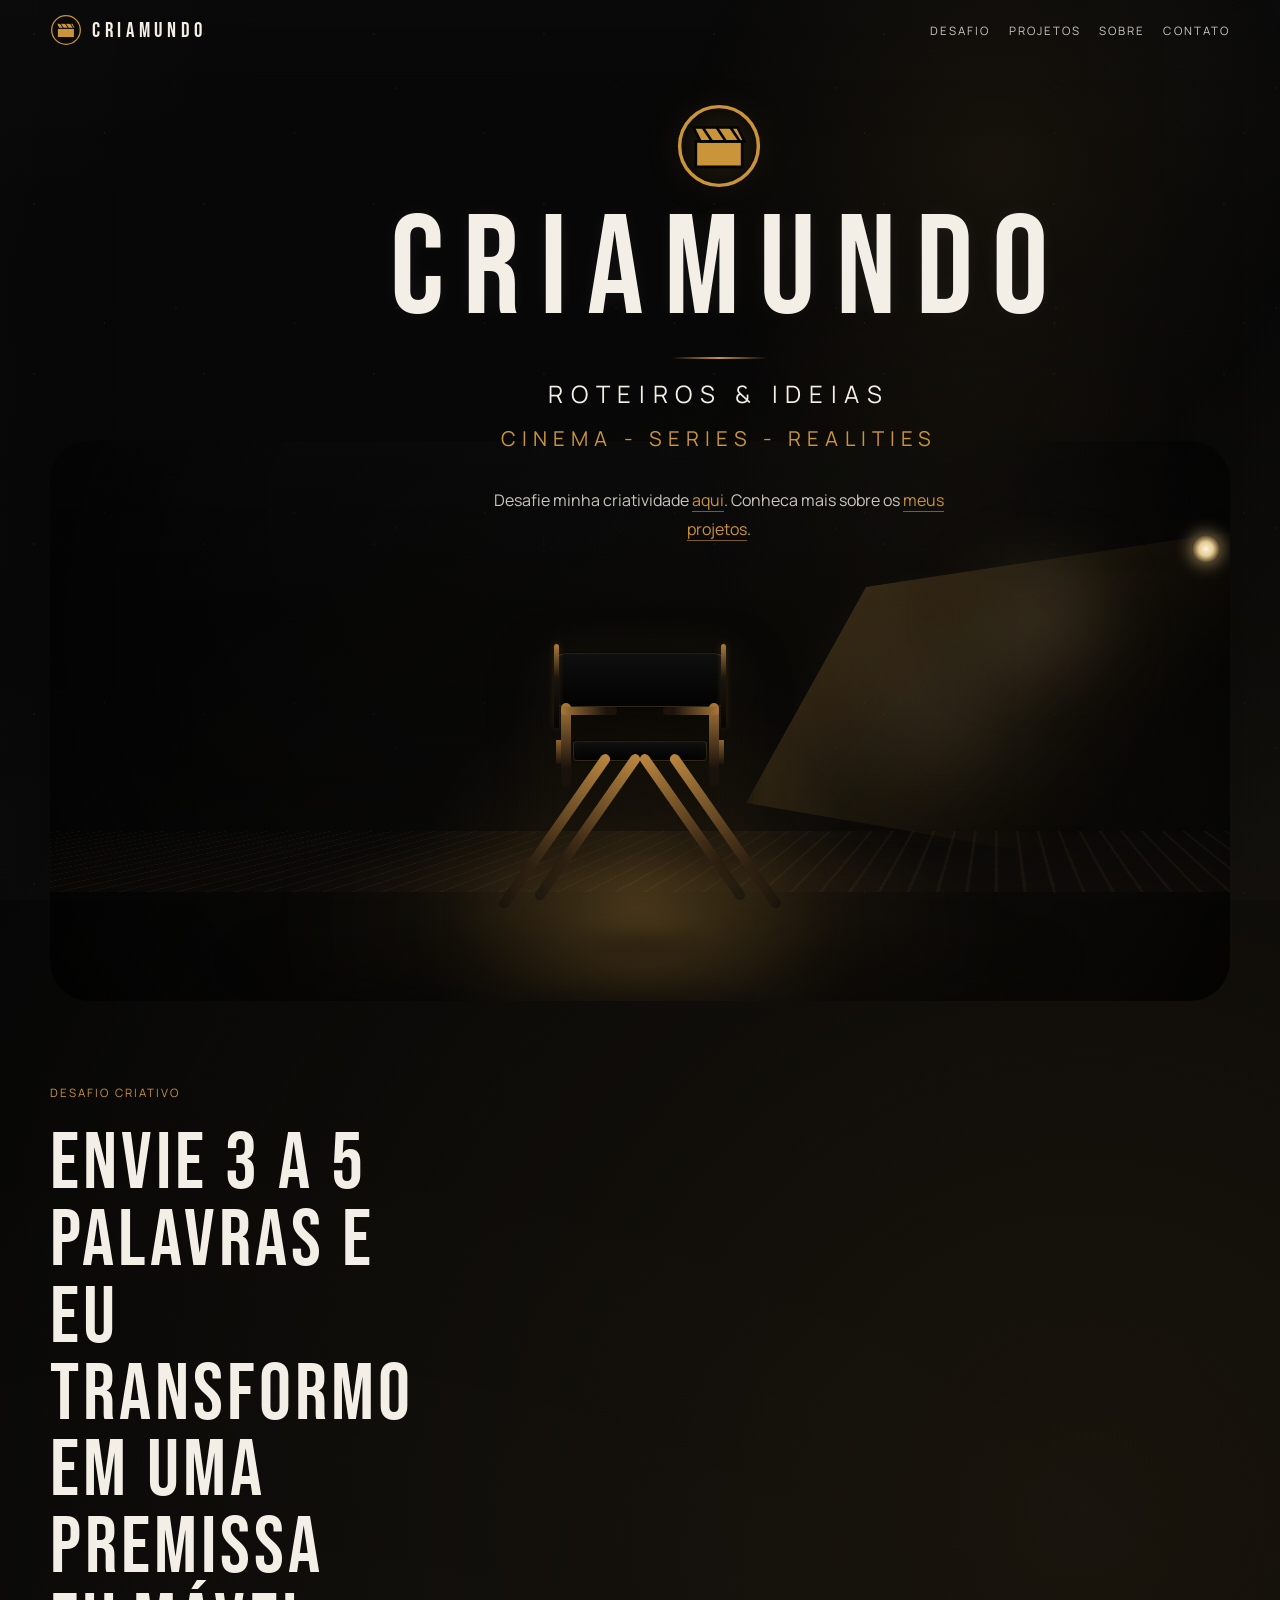
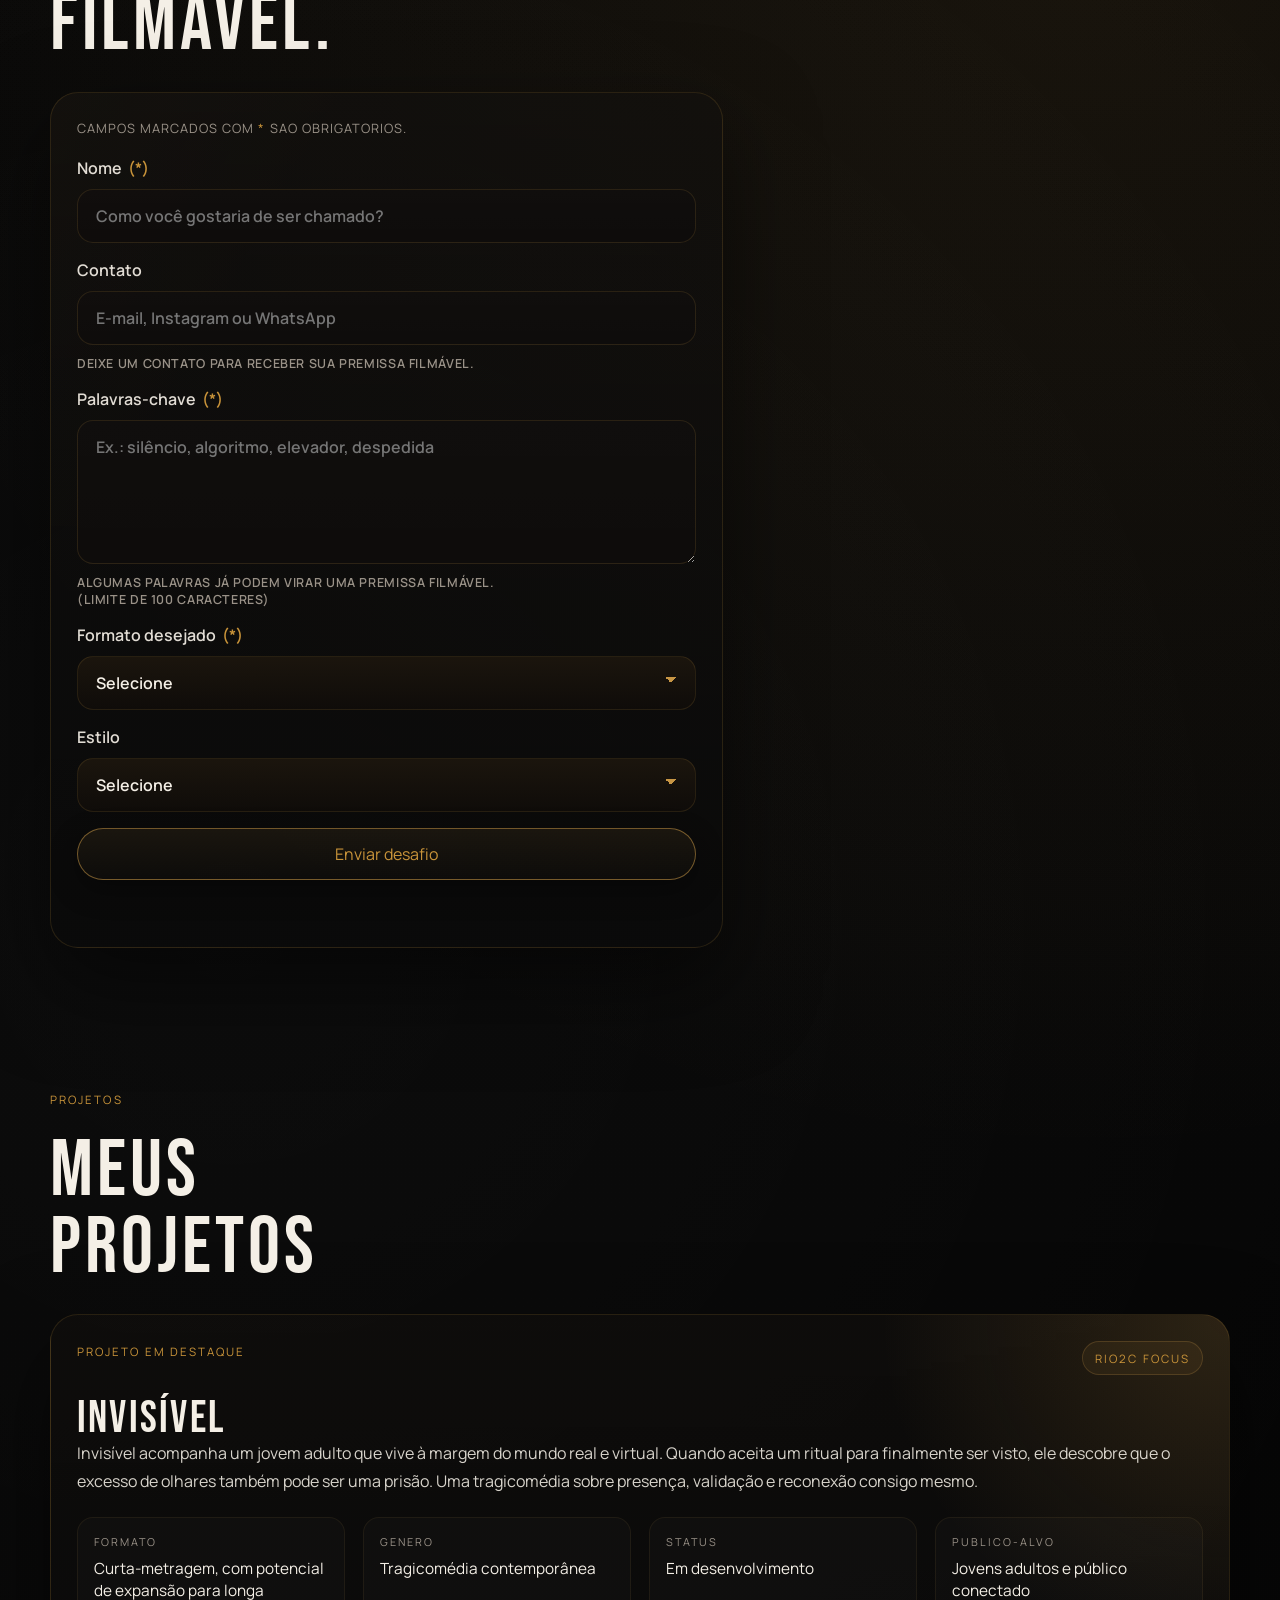
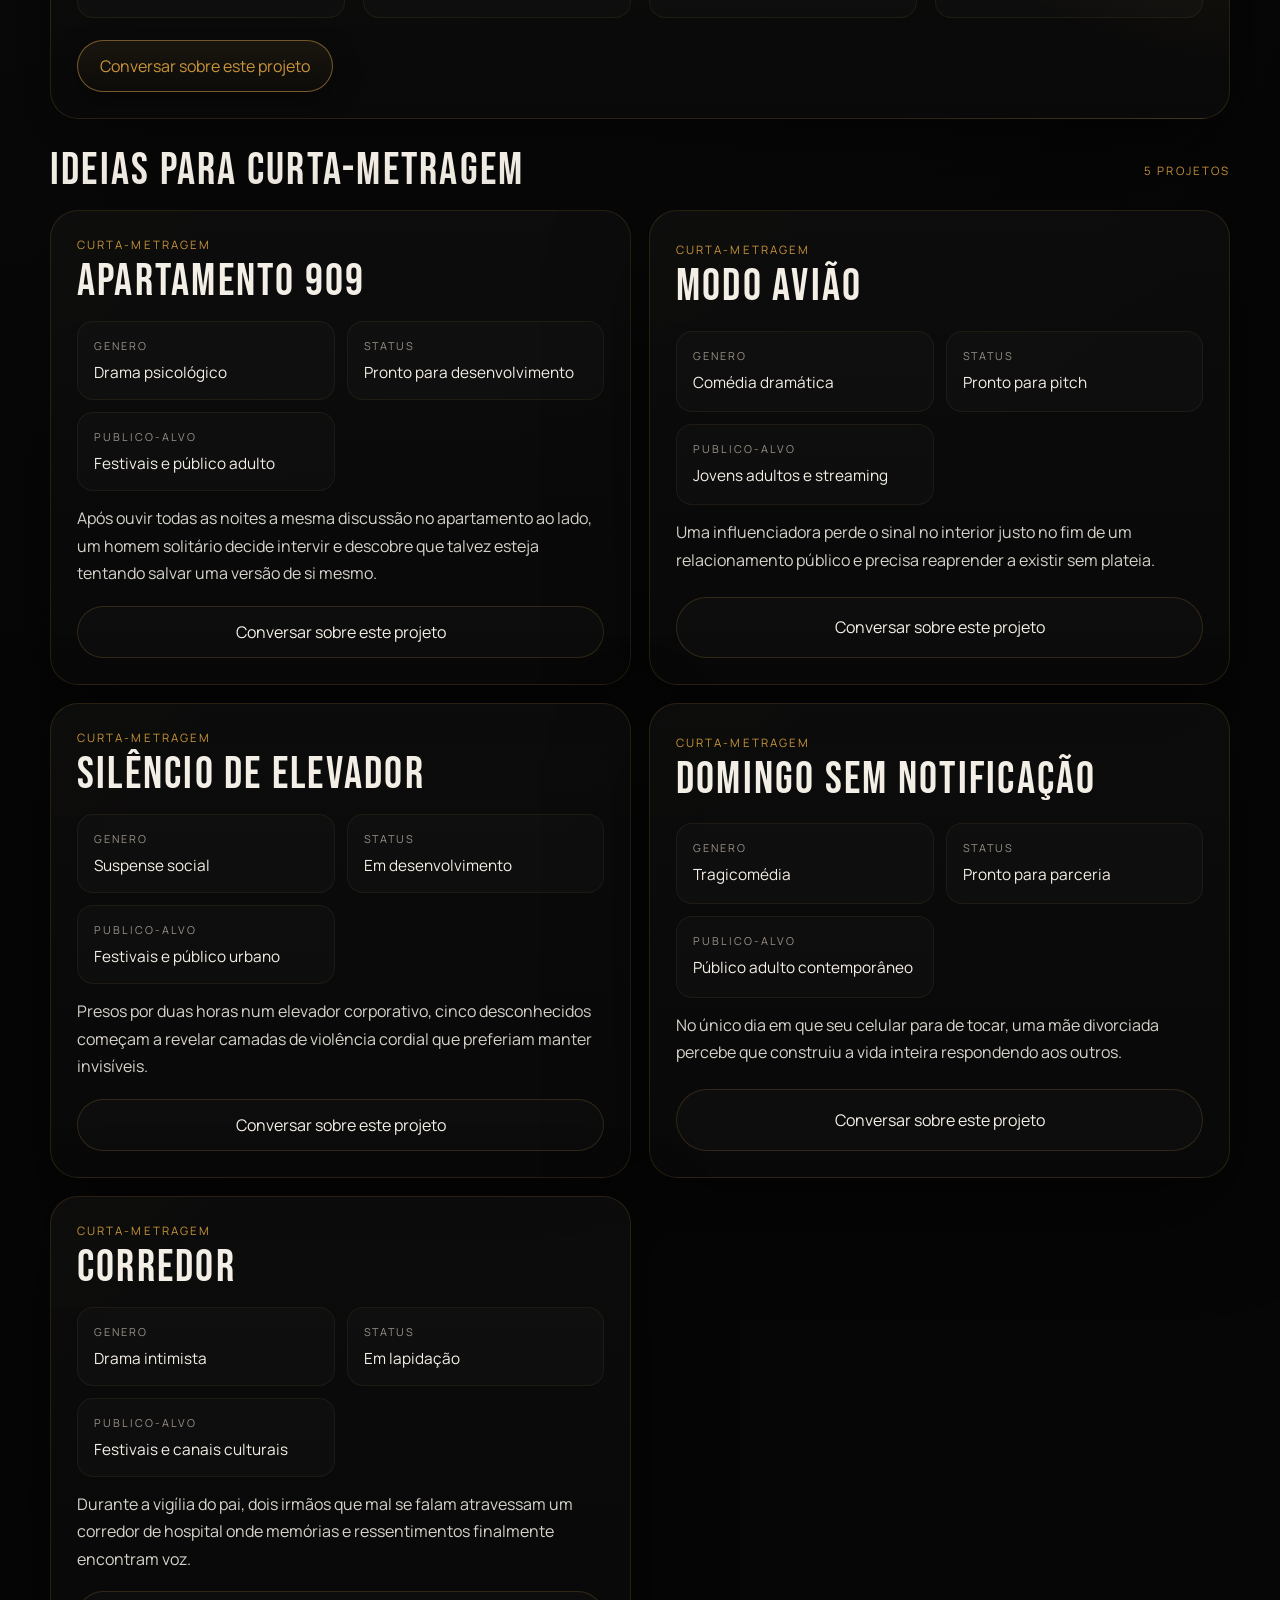
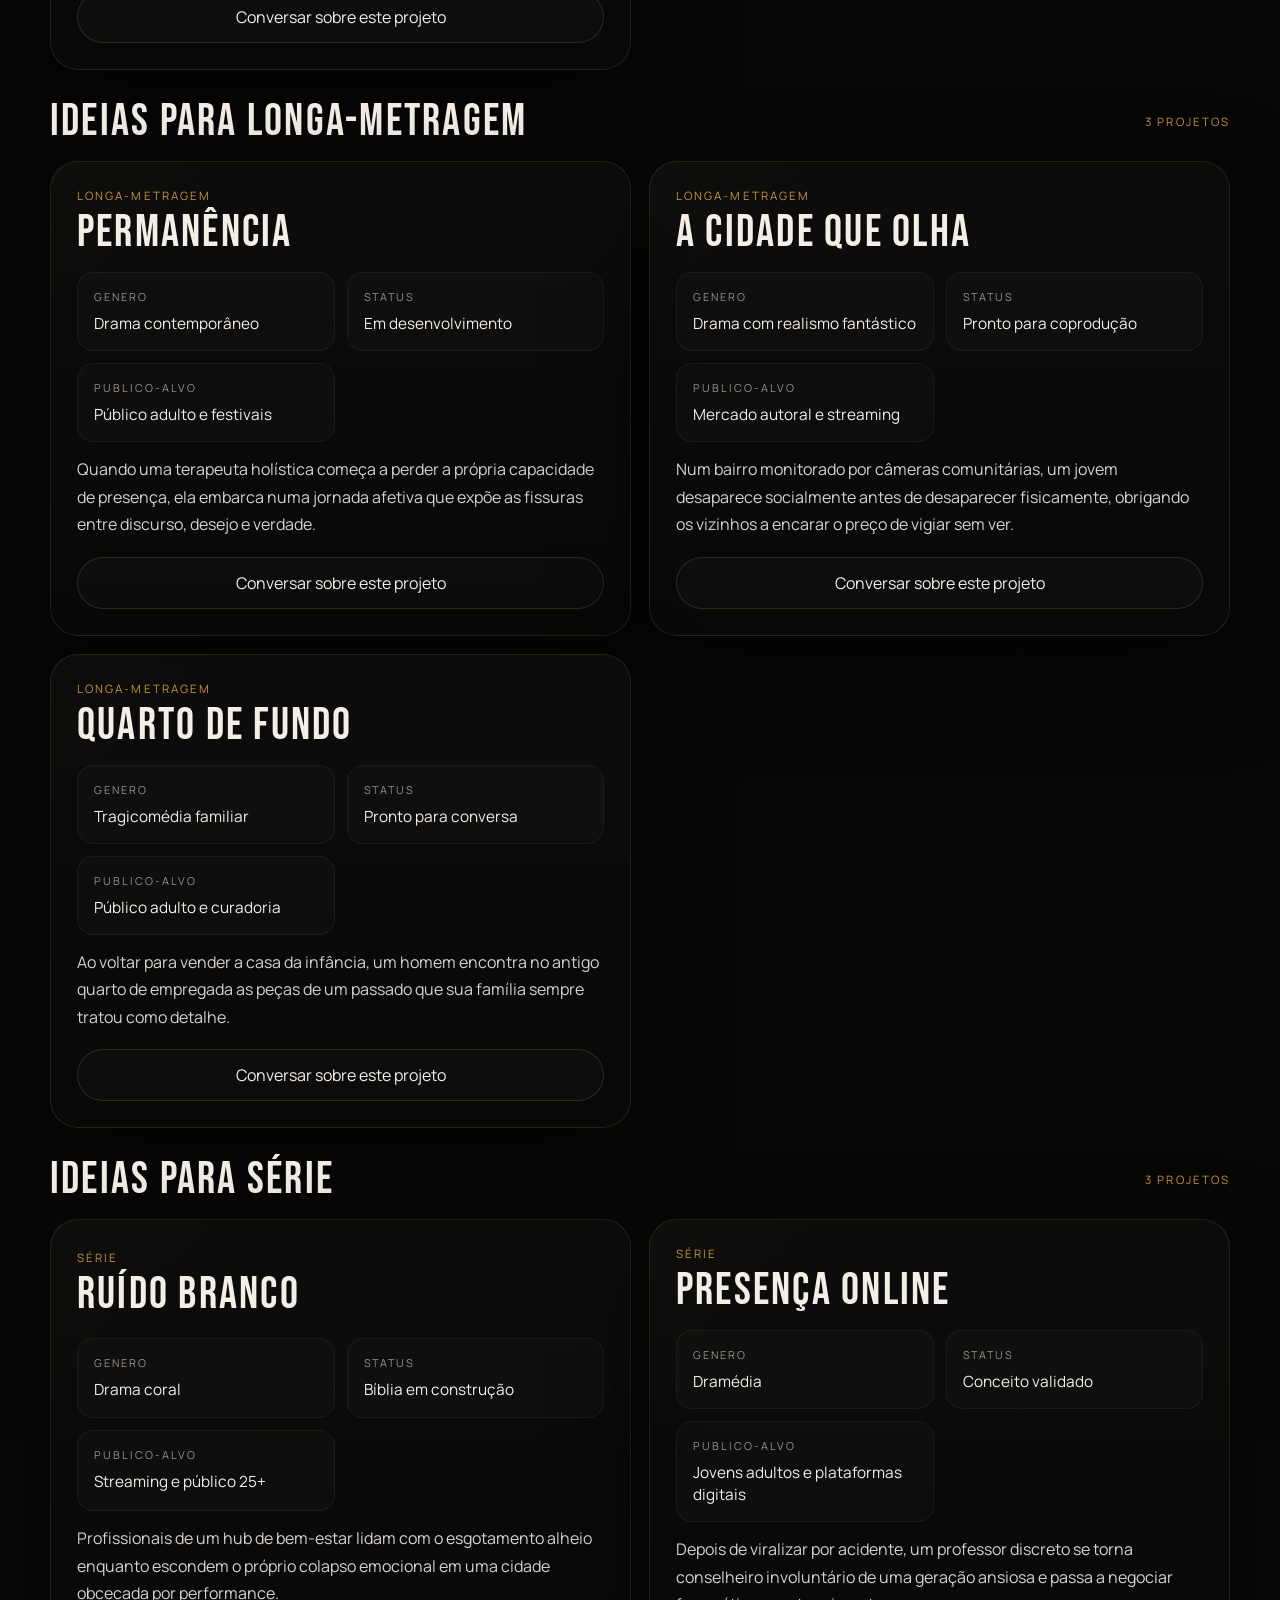
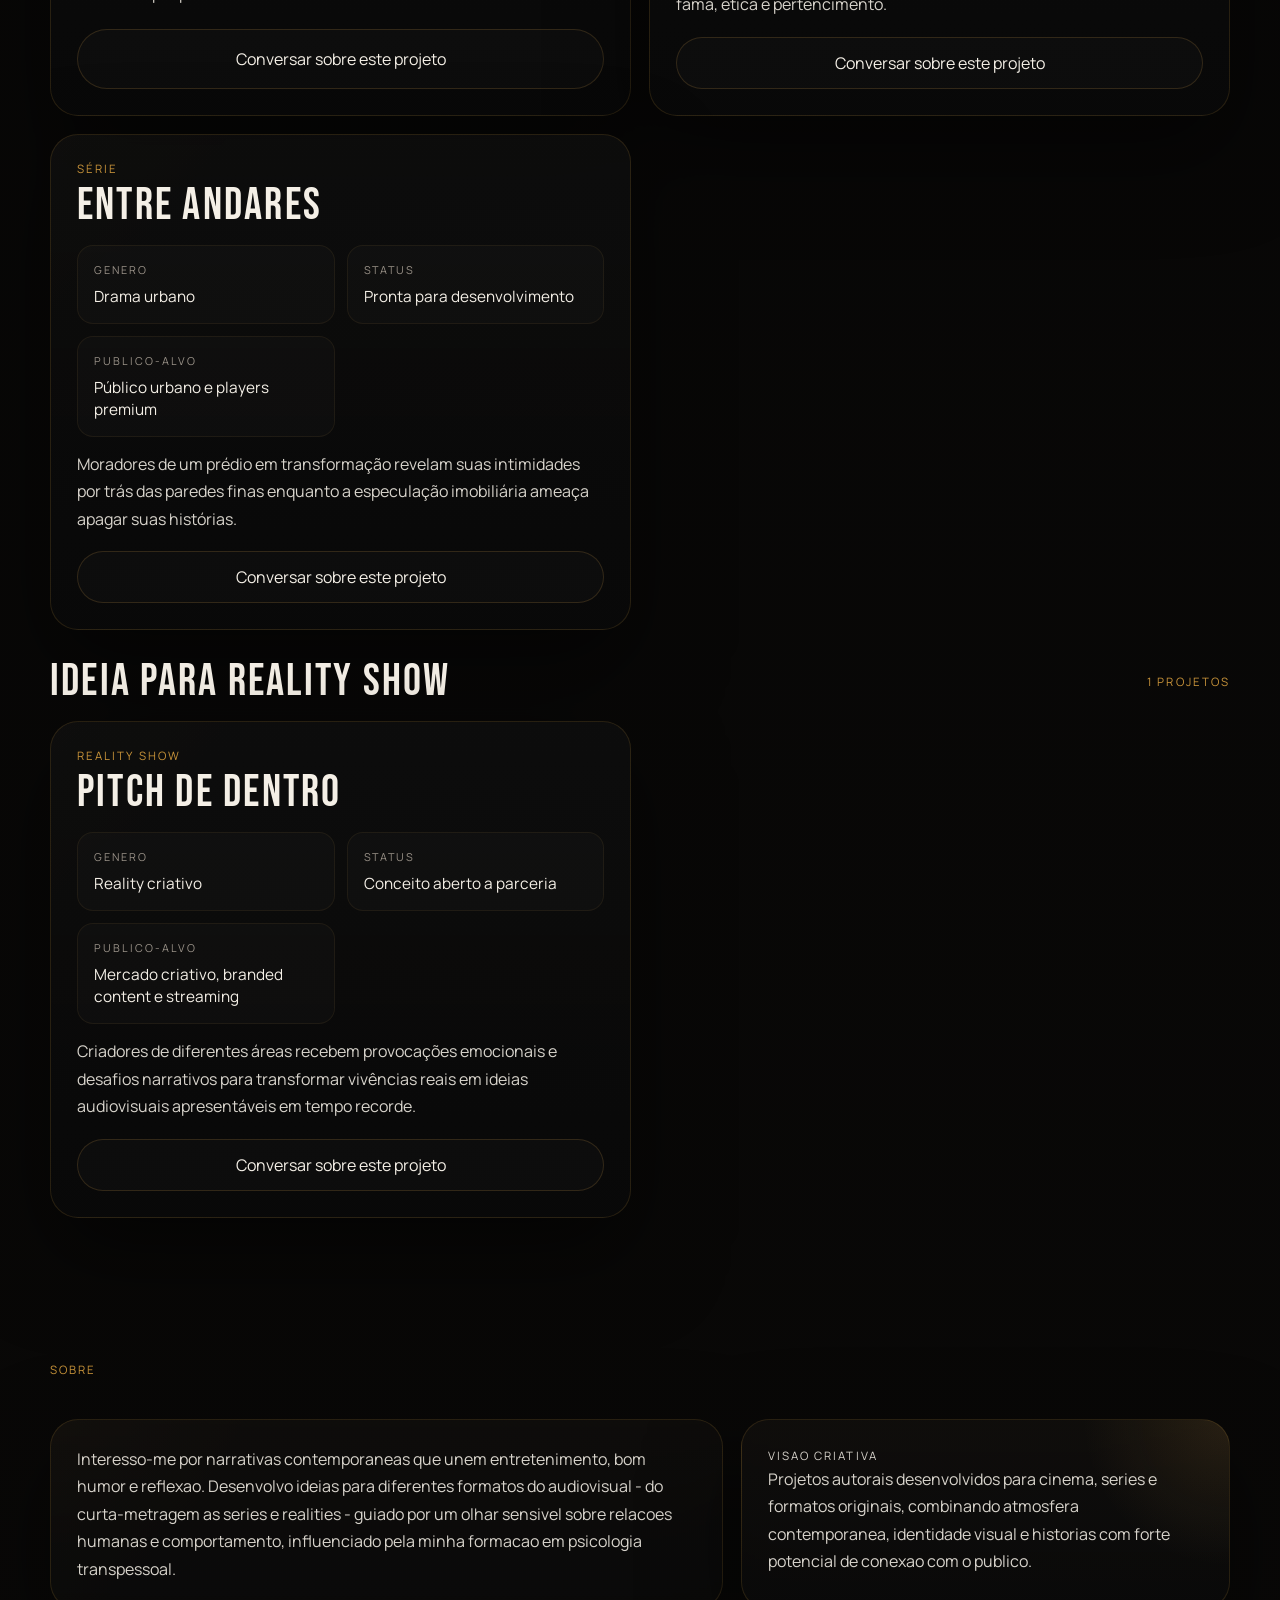
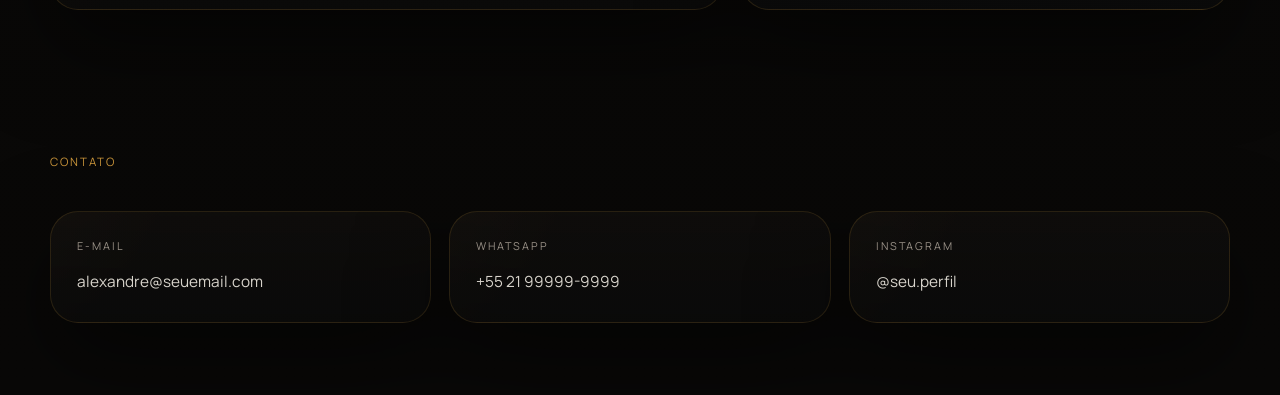
==== commit 9a1cb1be: "Mais ajustes gerais - form e labels" ====
--- a/index.html
+++ b/index.html
@@ -22,7 +22,7 @@
 
     <header class="topbar" id="topbar">
       <div class="site-shell topbar-inner">
-        <a class="brand" href="#inicio" aria-label="CRIAMUNDO">
+        <a class="brand" href="#inicio" aria-label="HOME">
           <span class="brand-mark" aria-hidden="true">
             <svg viewBox="0 0 76 76" focusable="false" aria-hidden="true">
               <circle cx="38" cy="38" r="34"></circle>
@@ -72,10 +72,12 @@
           <p class="subheadline">Cinema - Series - Realities</p>
 
           <p class="hero-links">
-            Desafie minha criatividade
-            <a href="#desafio">aqui</a>.
-            Conheca mais sobre os
-            <a href="#projetos">meus projetos</a>.
+            <span class="hero-links-line">
+              Desafie minha criatividade <a href="#desafio">aqui</a>.
+            </span>
+            <span class="hero-links-line">
+              Conheca mais sobre os <a href="#projetos">meus projetos</a>.
+            </span>
           </p>
         </div>
 
@@ -107,13 +109,14 @@
         </div>
 
         <div class="challenge-layout">
-          <form class="challenge-form" id="challenge-form" novalidate>
+          <form class="challenge-form" id="challenge-form" action="https://api.web3forms.com/submit" method="POST">            
             <p class="form-intro">Campos marcados com <span>*</span> sao obrigatorios.</p>
 
             <label>
               <span class="field-label">
                 Nome <span class="required-mark" aria-hidden="true">(*)</span>
               </span>
+              <input type="hidden" name="access_key" value="ba84a9f1-afc0-423d-8385-3ca0ea47c7c7">
               <input
                 type="text"
                 name="name"
@@ -185,15 +188,6 @@
             </button>
             <p class="form-status" id="form-status" aria-live="polite"></p>
           </form>
-
-          <aside class="challenge-note">
-            <p class="eyebrow">Formato de envio</p>
-            <p>
-              O formulario pode ser conectado a endpoint proprio, FormSubmit,
-              Netlify Forms ou backend serverless. Mantive fallback por e-mail
-              para publicacao rapida.
-            </p>
-          </aside>
         </div>
       </section>
 
--- a/styles.css
+++ b/styles.css
@@ -288,6 +288,10 @@
   line-height: 1.8;
 }
 
+.hero-links-line {
+  display: inline;
+}
+
 .hero-links a {
   color: var(--gold);
   border-bottom: 1px solid rgba(214, 161, 74, 0.55);
@@ -760,6 +764,7 @@
 .meta-value,
 .contact-value {
   font-size: 0.96rem;
+  word-break: break-word;
 }
 
 .project-groups {
@@ -1025,48 +1030,153 @@
 }
 
 @media (max-width: 560px) {
+  .site-shell {
+    width: min(calc(100% - 20px), var(--max-width));
+  }
+
+  .topbar {
+    padding-top: 10px;
+  }
+
+  .topbar-inner {
+    gap: 10px;
+    padding-bottom: 12px;
+  }
+
   .brand {
-    font-size: 1.16rem;
+    gap: 8px;
+    font-size: 1rem;
+    letter-spacing: 0.16em;
+  }
+
+  .brand-mark {
+    width: 28px;
+    height: 28px;
+  }
+
+  .nav a {
+    font-size: 0.88rem;
+    letter-spacing: 0.14em;
   }
 
   .nav {
-    gap: 14px;
-  }
-
-  .nav a {
-    font-size: 0.68rem;
+    gap: 10px 18px;
+    justify-content: center;
+    max-width: 390px;
+  }
+
+  .section {
+    padding: 52px 0;
+  }
+
+  .hero {
+    gap: 10px;
+    padding-top: 4px;
+  }
+
+  .hero-copy {
+    max-width: 100%;
+    padding-top: 0;
+  }
+
+  .hero-emblem {
+    width: 72px;
+    height: 72px;
+    margin-bottom: 12px;
   }
 
   .wordmark {
-    font-size: clamp(4.6rem, 24vw, 6.3rem);
-  }
-
-  .subtitle,
+    max-width: 100%;
+    font-size: clamp(3.8rem, 18vw, 5.2rem);
+    letter-spacing: 0.08em;
+    text-indent: 0.08em;
+    line-height: 0.92;
+  }
+
+  .hero-divider {
+    width: 74px;
+    margin: 14px auto 12px;
+  }
+
+  .subtitle {
+    font-size: 0.98rem;
+    letter-spacing: 0.2em;
+    line-height: 1.3;
+  }
+
   .subheadline {
-    line-height: 1.4;
+    margin-top: 10px;
+    font-size: 0.88rem;
+    letter-spacing: 0.18em;
+    line-height: 1.35;
+  }
+
+  .hero-links {
+    display: grid;
+    gap: 8px;
+    margin-top: 20px;
+    max-width: 24rem;
+    font-size: 0.98rem;
+    line-height: 1.55;
+  }
+
+  .hero-links-line {
+    display: block;
   }
 
   .hero-stage {
-    min-height: 420px;
+    min-height: 300px;
+    margin-top: 2px;
     border-radius: 30px;
   }
 
+  .challenge-layout {
+    grid-template-columns: 1fr;
+  }
+
   .spotlight-origin {
-    top: 84px;
-    right: 6px;
+    top: 60px;
+    right: 2px;
+    width: 22px;
+    height: 22px;
   }
 
   .light-beam {
-    top: 82px;
-    right: -48px;
-    width: 320px;
-    height: 300px;
+    top: 58px;
+    right: -70px;
+    width: 230px;
+    height: 220px;
+    opacity: 0.72;
   }
 
   .director-chair {
-    width: 206px;
-    height: 292px;
-    bottom: 54px;
+    width: 170px;
+    height: 242px;
+    bottom: 16px;
+  }
+
+  .smoke-one {
+    top: 88px;
+    right: 34px;
+    width: 160px;
+    height: 92px;
+  }
+
+  .smoke-two {
+    top: 122px;
+    right: 66px;
+    width: 220px;
+    height: 128px;
+  }
+
+  .floor-texture {
+    height: 130px;
+    opacity: 0.42;
+  }
+
+  .stage-floor {
+    bottom: 4px;
+    height: 92px;
   }
 
   .button {
@@ -1079,7 +1189,126 @@
   .project-card,
   .challenge-form,
   .challenge-note,
-  .contact-card {
+    .contact-card {
     padding: 22px;
   }
-}
+
+  .challenge .section-heading h2 {
+    max-width: 100%;
+    font-size: clamp(2.05rem, 10vw, 3.2rem);
+    line-height: 1;
+  }
+
+  .about-card p,
+  .about-note p {
+    text-align: justify;
+    text-justify: inter-word;
+  }
+}
+
+@media (max-width: 420px) {
+  .topbar {
+    padding-top: 8px;
+  }
+
+  .topbar-inner {
+    gap: 8px;
+    padding-bottom: 10px;
+  }
+
+  .brand {
+    font-size: 0.92rem;
+    letter-spacing: 0.12em;
+  }
+
+  .nav {
+    gap: 8px 12px;
+    max-width: 280px;
+  }
+
+  .nav a {
+    font-size: 0.8rem;
+    letter-spacing: 0.1em;
+  }
+
+  .hero {
+    gap: 8px;
+  }
+
+  .hero-emblem {
+    width: 64px;
+    height: 64px;
+    margin-bottom: 10px;
+  }
+
+  .wordmark {
+    font-size: clamp(3.15rem, 17vw, 4.25rem);
+    letter-spacing: 0.05em;
+    text-indent: 0.05em;
+  }
+
+  .hero-divider {
+    width: 62px;
+    margin: 12px auto 10px;
+  }
+
+  .subtitle {
+    font-size: 0.88rem;
+    letter-spacing: 0.14em;
+  }
+
+  .subheadline {
+    margin-top: 8px;
+    font-size: 0.78rem;
+    letter-spacing: 0.12em;
+  }
+
+  .hero-links {
+    gap: 6px;
+    margin-top: 16px;
+    font-size: 0.92rem;
+    line-height: 1.45;
+  }
+
+  .hero-stage {
+    min-height: 250px;
+    border-radius: 24px;
+  }
+
+  .challenge .section-heading h2 {
+    font-size: clamp(1.8rem, 9vw, 2.5rem);
+  }
+
+  .spotlight-origin {
+    top: 52px;
+    right: 0;
+  }
+
+  .light-beam {
+    top: 50px;
+    right: -86px;
+    width: 190px;
+    height: 170px;
+    opacity: 0.58;
+  }
+
+  .director-chair {
+    width: 144px;
+    height: 206px;
+    bottom: 8px;
+  }
+
+  .smoke-one {
+    top: 80px;
+    right: 18px;
+    width: 128px;
+    height: 72px;
+  }
+
+  .smoke-two {
+    top: 108px;
+    right: 46px;
+    width: 168px;
+    height: 98px;
+  }
+}
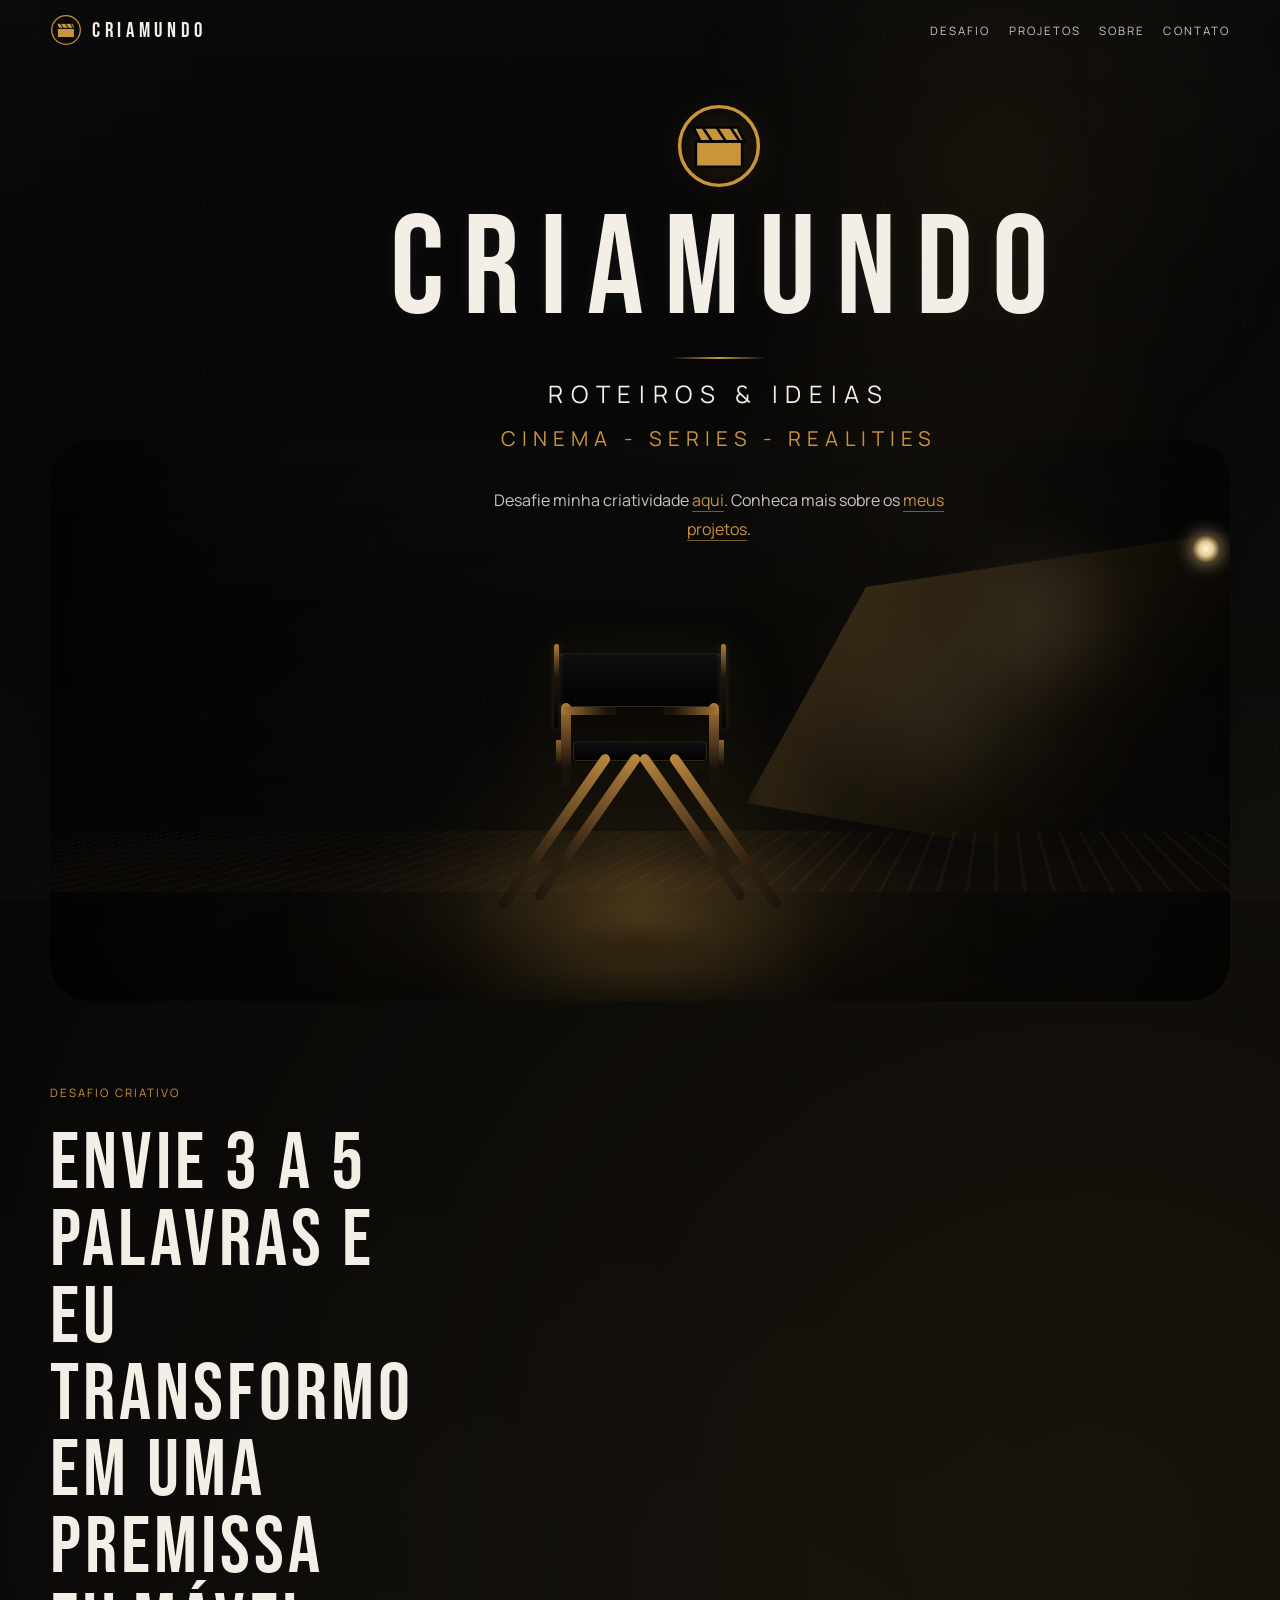
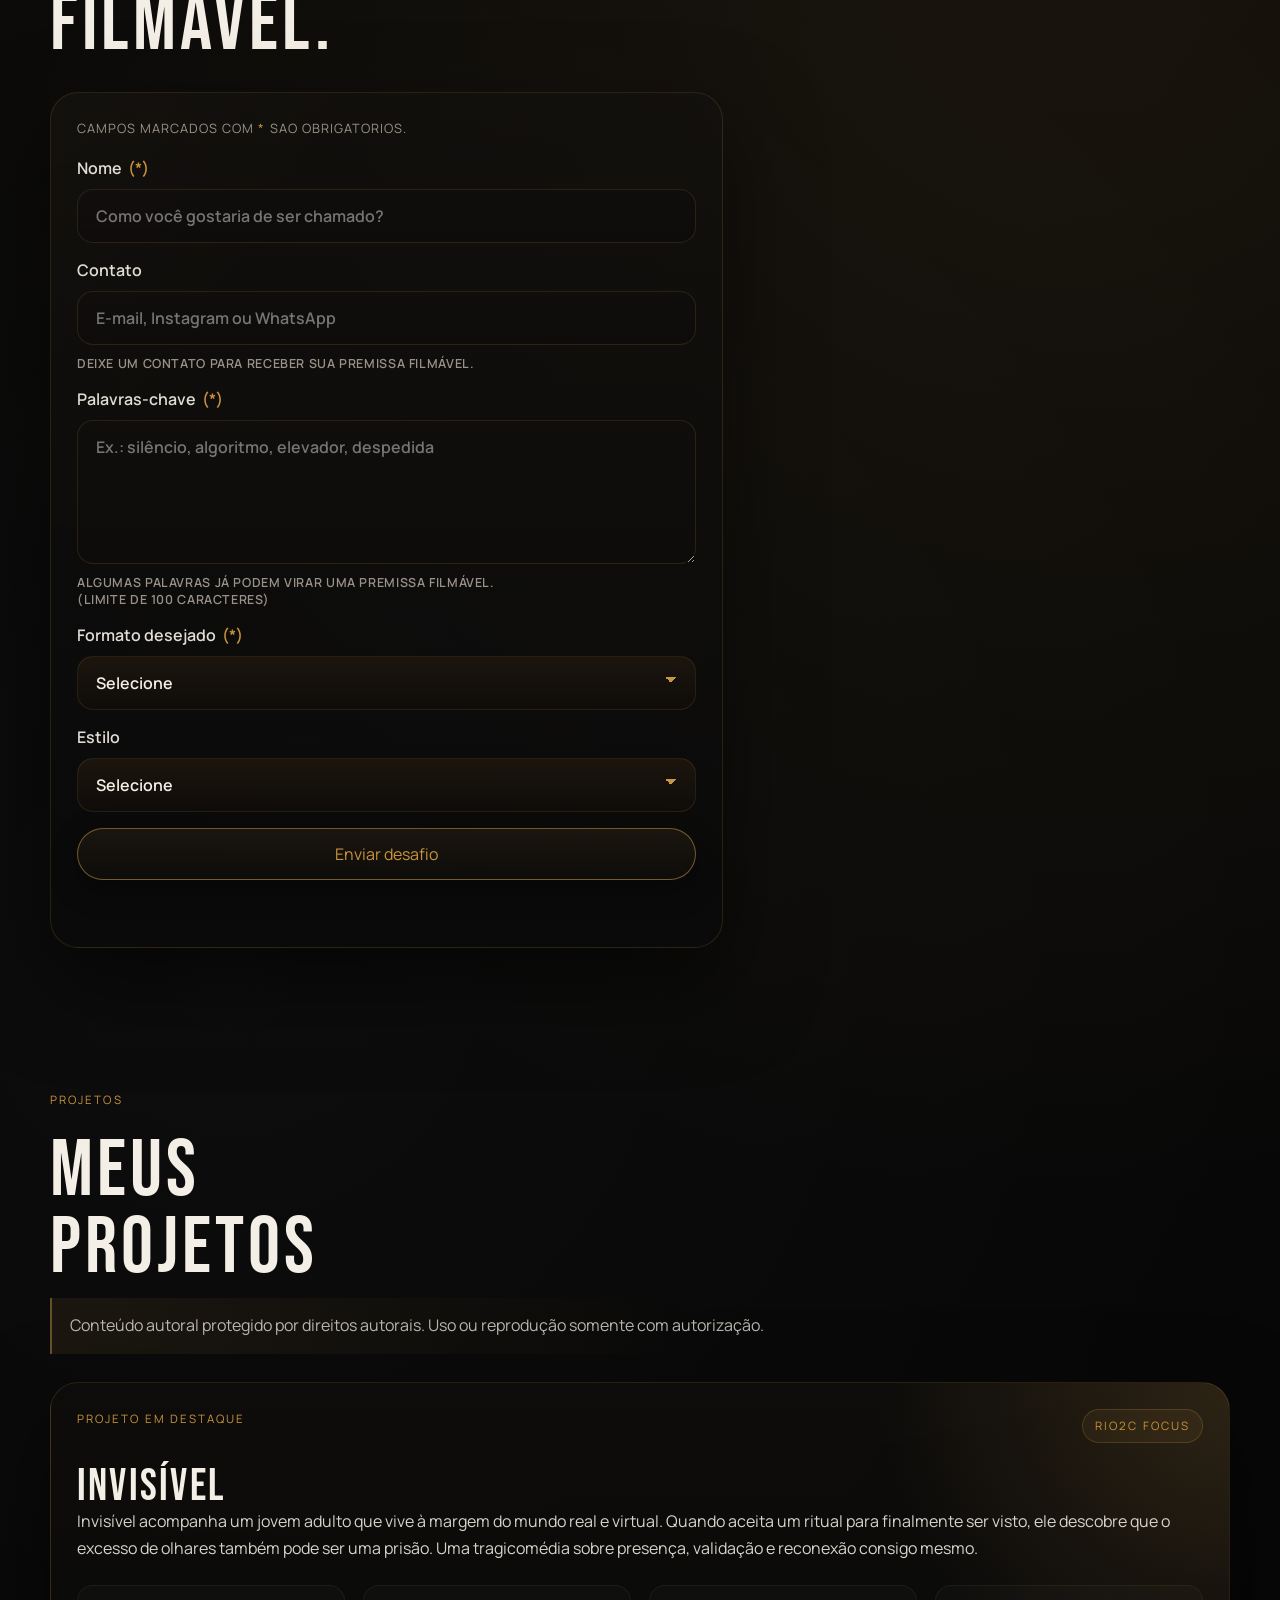
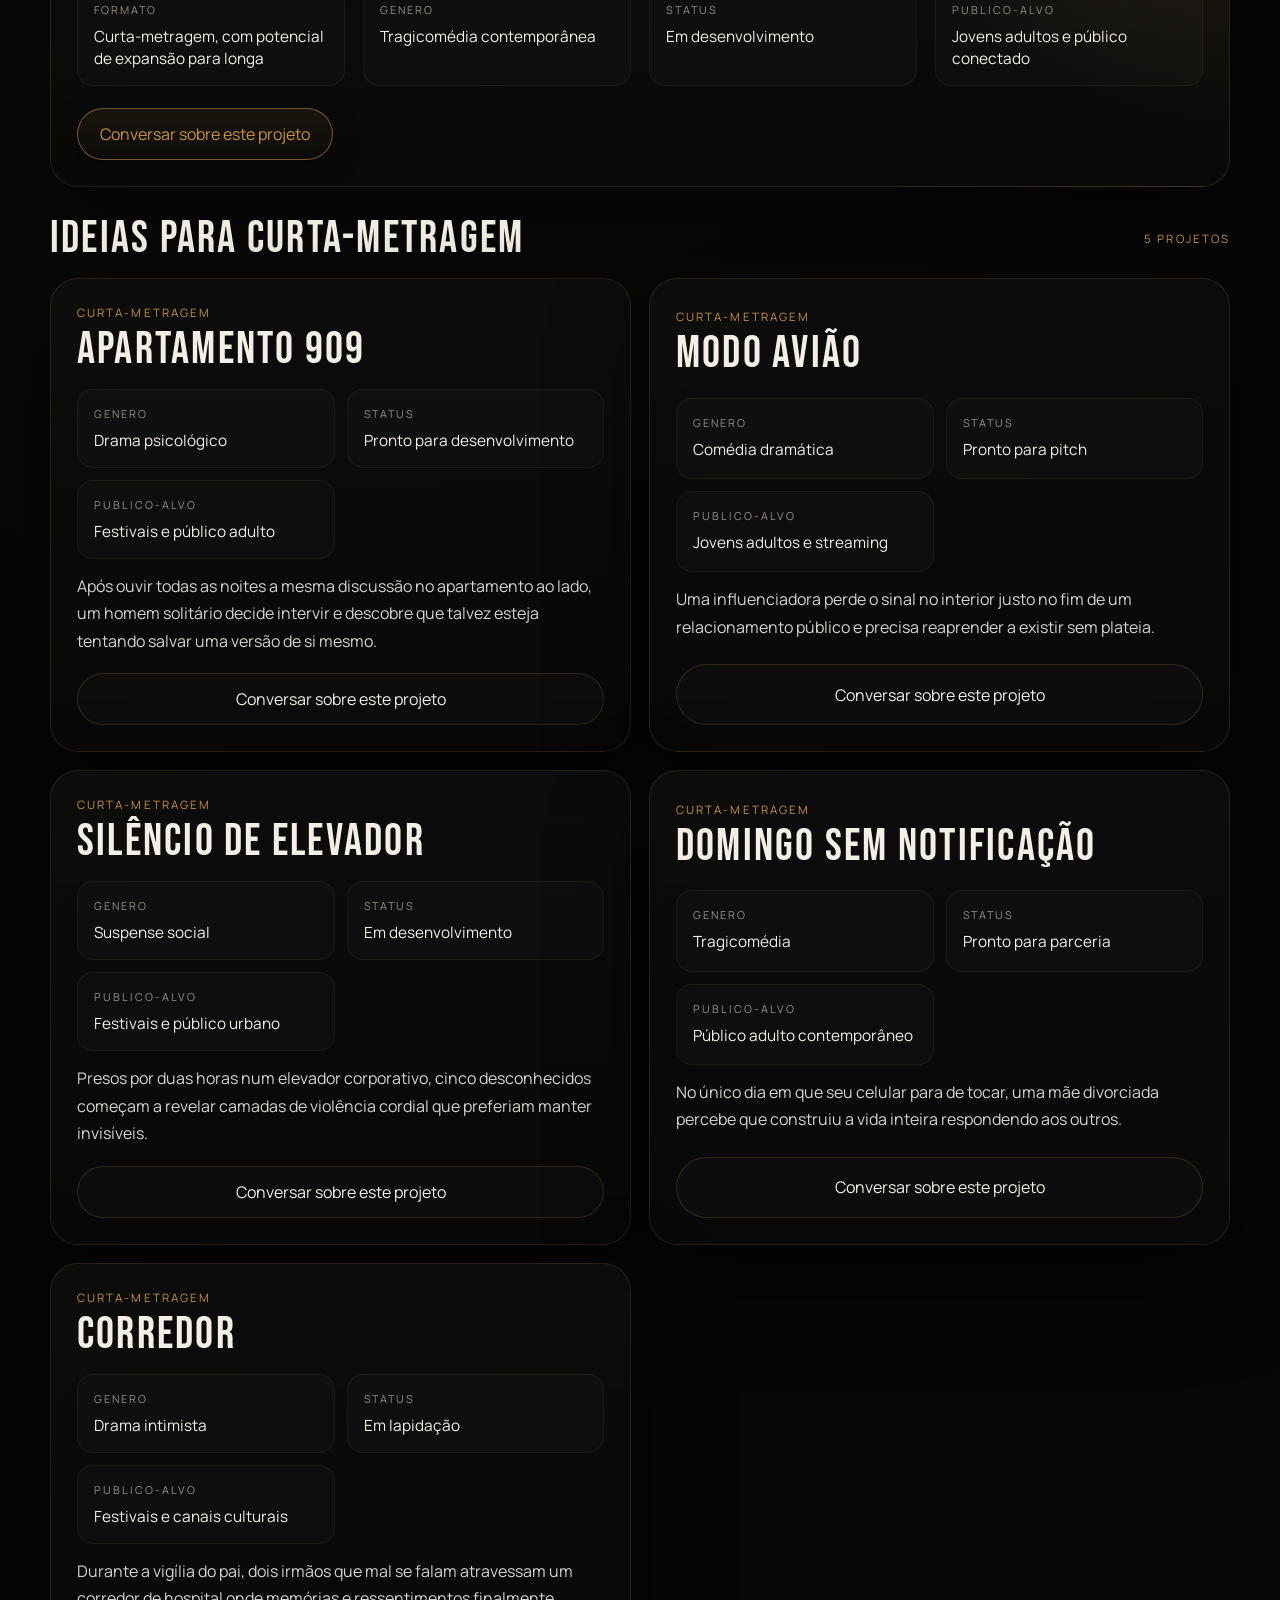
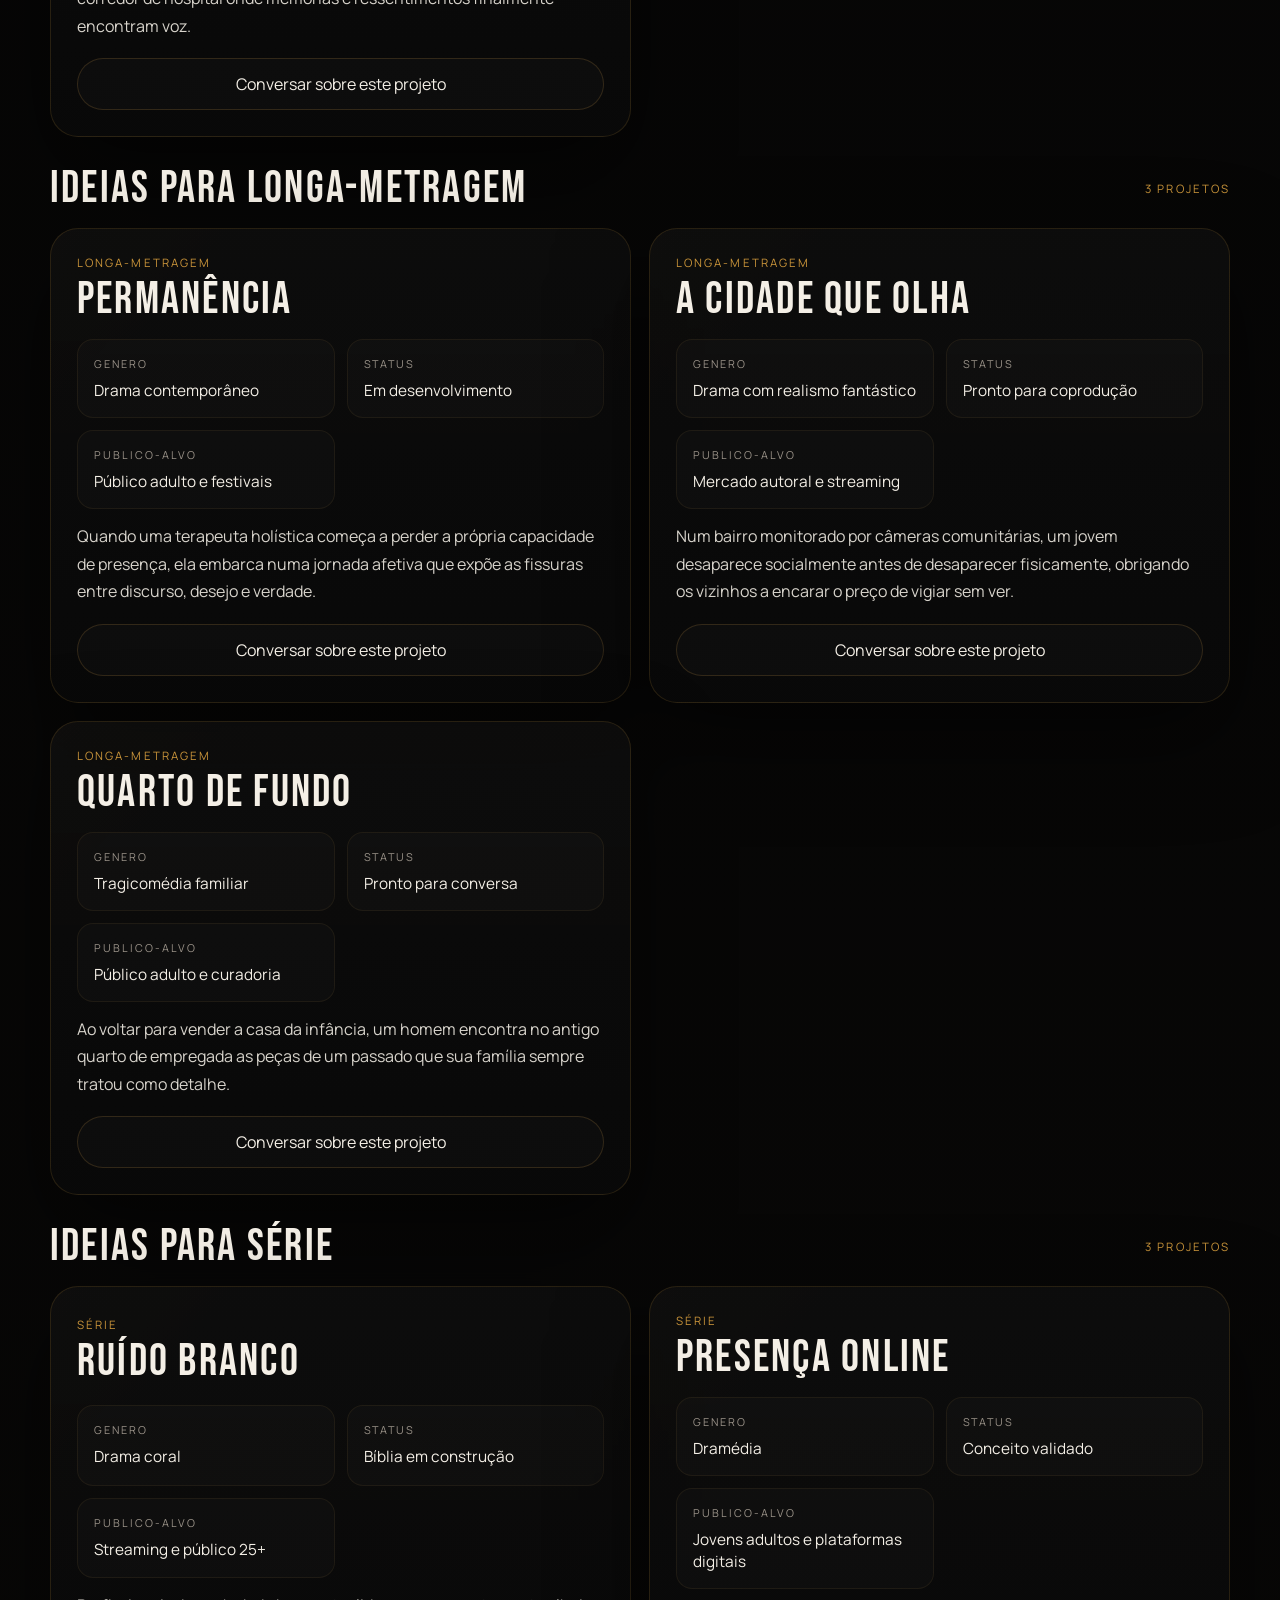
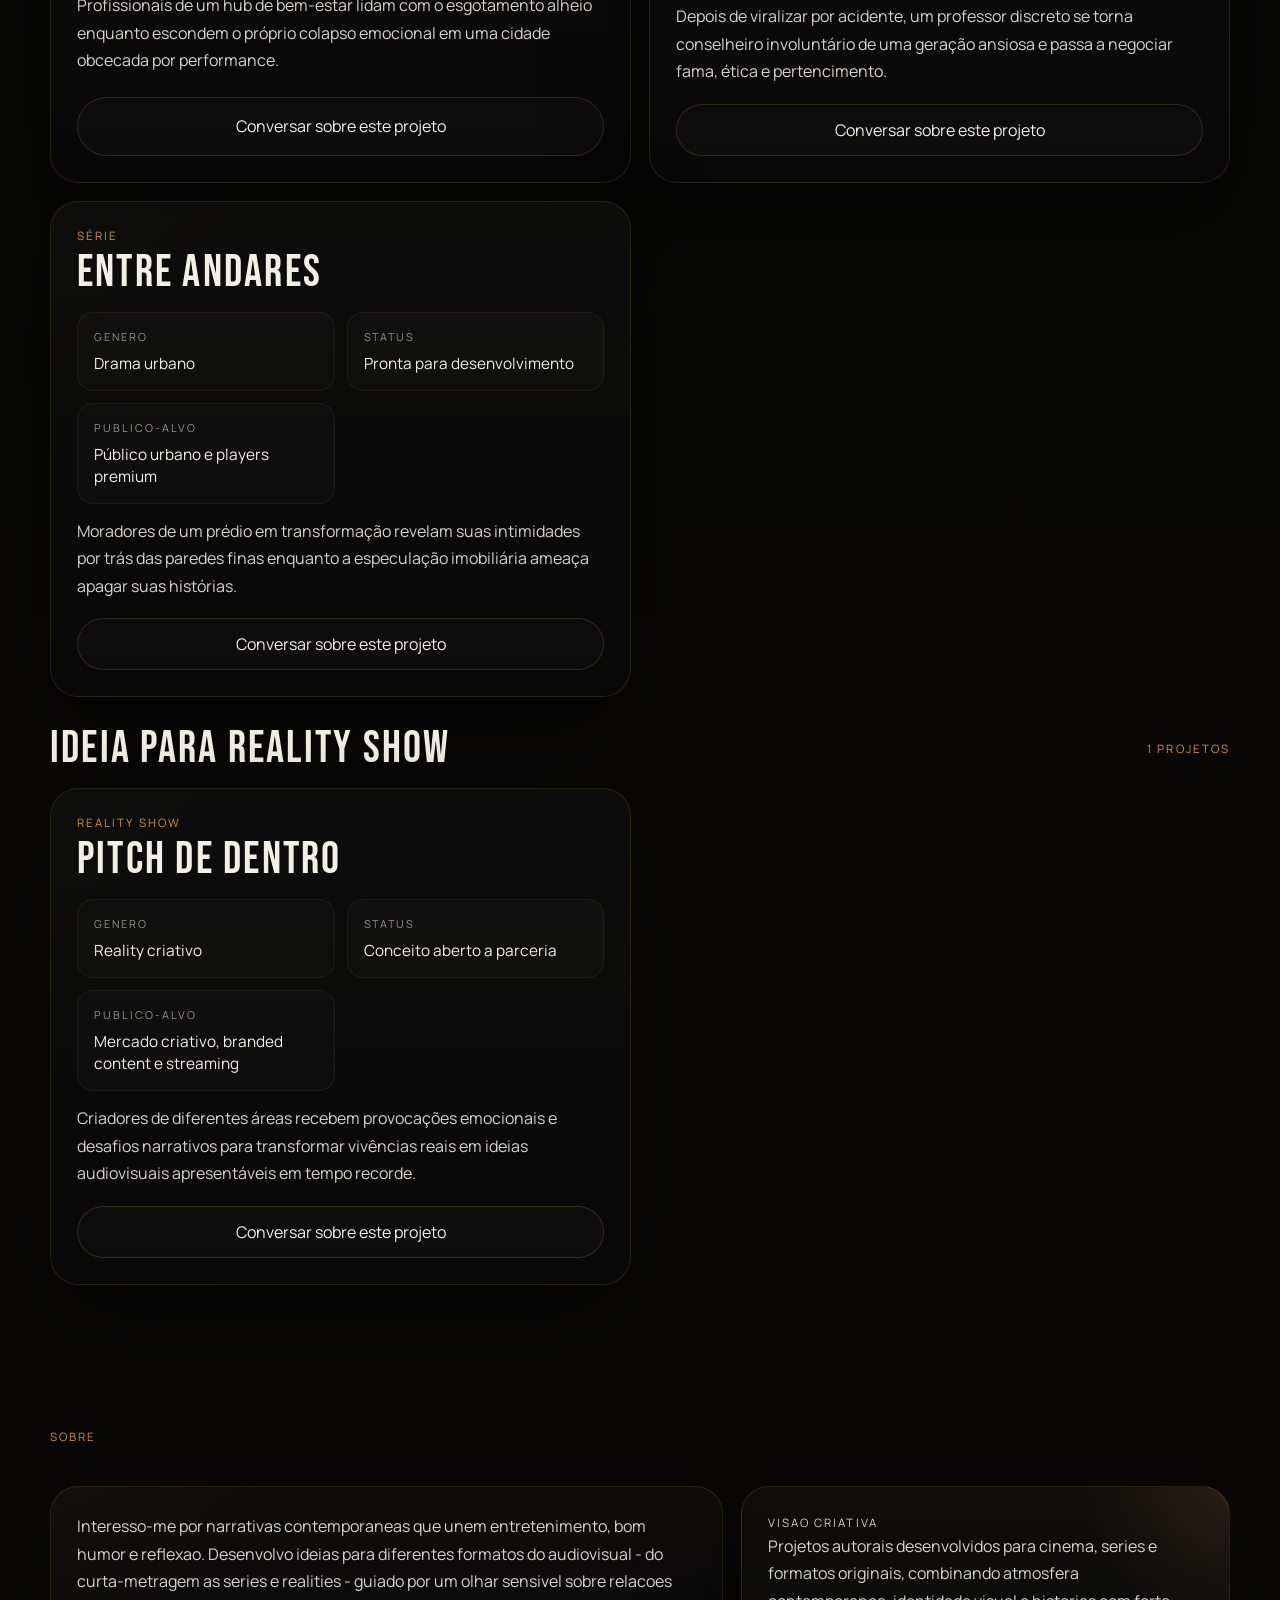
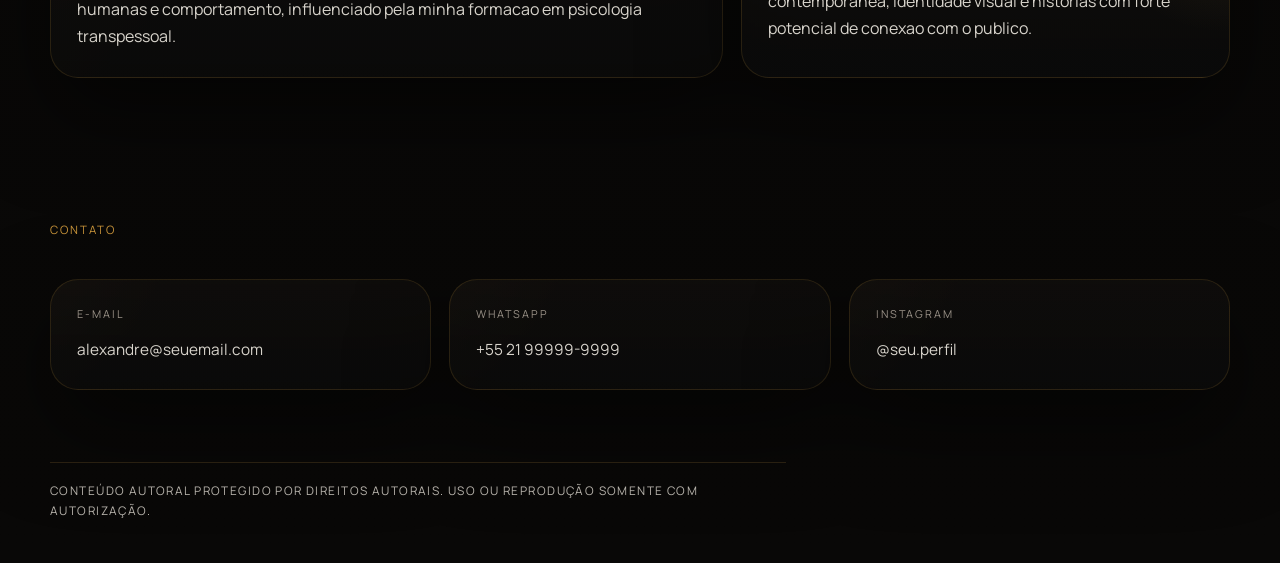
==== commit e38fe6b2: "direitos autorais" ====
--- a/index.html
+++ b/index.html
@@ -195,6 +195,10 @@
         <div class="section-heading">
           <p class="eyebrow">Projetos</p>
           <h2>Meus projetos</h2>
+          <p class="copyright-notice">
+            Conteúdo autoral protegido por direitos autorais. Uso ou reprodução
+            somente com autorização.
+          </p>
         </div>
 
         <article class="featured-project" id="featured-project"></article>
@@ -237,6 +241,15 @@
       </section>
     </main>
 
+    <footer class="site-footer">
+      <div class="site-shell">
+        <p class="site-footer-note">
+          Conteúdo autoral protegido por direitos autorais. Uso ou reprodução
+          somente com autorização.
+        </p>
+      </div>
+    </footer>
+
     <script src="content.js"></script>
     <script src="data-manager.js"></script>
     <script src="script.js"></script>
--- a/styles.css
+++ b/styles.css
@@ -460,12 +460,14 @@
 }
 
 .director-chair {
+  --chair-scale: 1;
   position: absolute;
   left: 50%;
   bottom: 44px;
   width: 246px;
   height: 328px;
-  transform: translateX(-50%);
+  transform: translateX(-50%) scale(var(--chair-scale));
+  transform-origin: center bottom;
   filter:
     drop-shadow(0 22px 28px rgba(0, 0, 0, 0.82))
     drop-shadow(0 0 22px rgba(214, 161, 74, 0.09));
@@ -635,6 +637,20 @@
   display: grid;
   gap: 12px;
   margin-bottom: 28px;
+}
+
+.copyright-notice,
+.site-footer-note {
+  max-width: 46rem;
+  margin: 0;
+  color: rgba(244, 239, 230, 0.74);
+  line-height: 1.7;
+}
+
+.copyright-notice {
+  padding: 14px 18px;
+  border-left: 2px solid rgba(214, 161, 74, 0.46);
+  background: linear-gradient(90deg, rgba(214, 161, 74, 0.08), transparent 88%);
 }
 
 h2,
@@ -972,6 +988,18 @@
   box-shadow: 0 0 18px rgba(214, 161, 74, 0.06);
 }
 
+.site-footer {
+  padding: 0 0 42px;
+}
+
+.site-footer-note {
+  padding-top: 18px;
+  border-top: 1px solid rgba(214, 161, 74, 0.16);
+  text-transform: uppercase;
+  letter-spacing: 0.12em;
+  font-size: 0.74rem;
+}
+
 @media (min-width: 960px) {
   .hero {
     min-height: calc(100vh - 92px);
@@ -1125,7 +1153,7 @@
   }
 
   .hero-stage {
-    min-height: 300px;
+    min-height: 340px;
     margin-top: 2px;
     border-radius: 30px;
   }
@@ -1150,9 +1178,8 @@
   }
 
   .director-chair {
-    width: 170px;
-    height: 242px;
-    bottom: 16px;
+    --chair-scale: 0.68;
+    bottom: 20px;
   }
 
   .smoke-one {
@@ -1271,7 +1298,7 @@
   }
 
   .hero-stage {
-    min-height: 250px;
+    min-height: 300px;
     border-radius: 24px;
   }
 
@@ -1293,9 +1320,8 @@
   }
 
   .director-chair {
-    width: 144px;
-    height: 206px;
-    bottom: 8px;
+    --chair-scale: 0.56;
+    bottom: 16px;
   }
 
   .smoke-one {
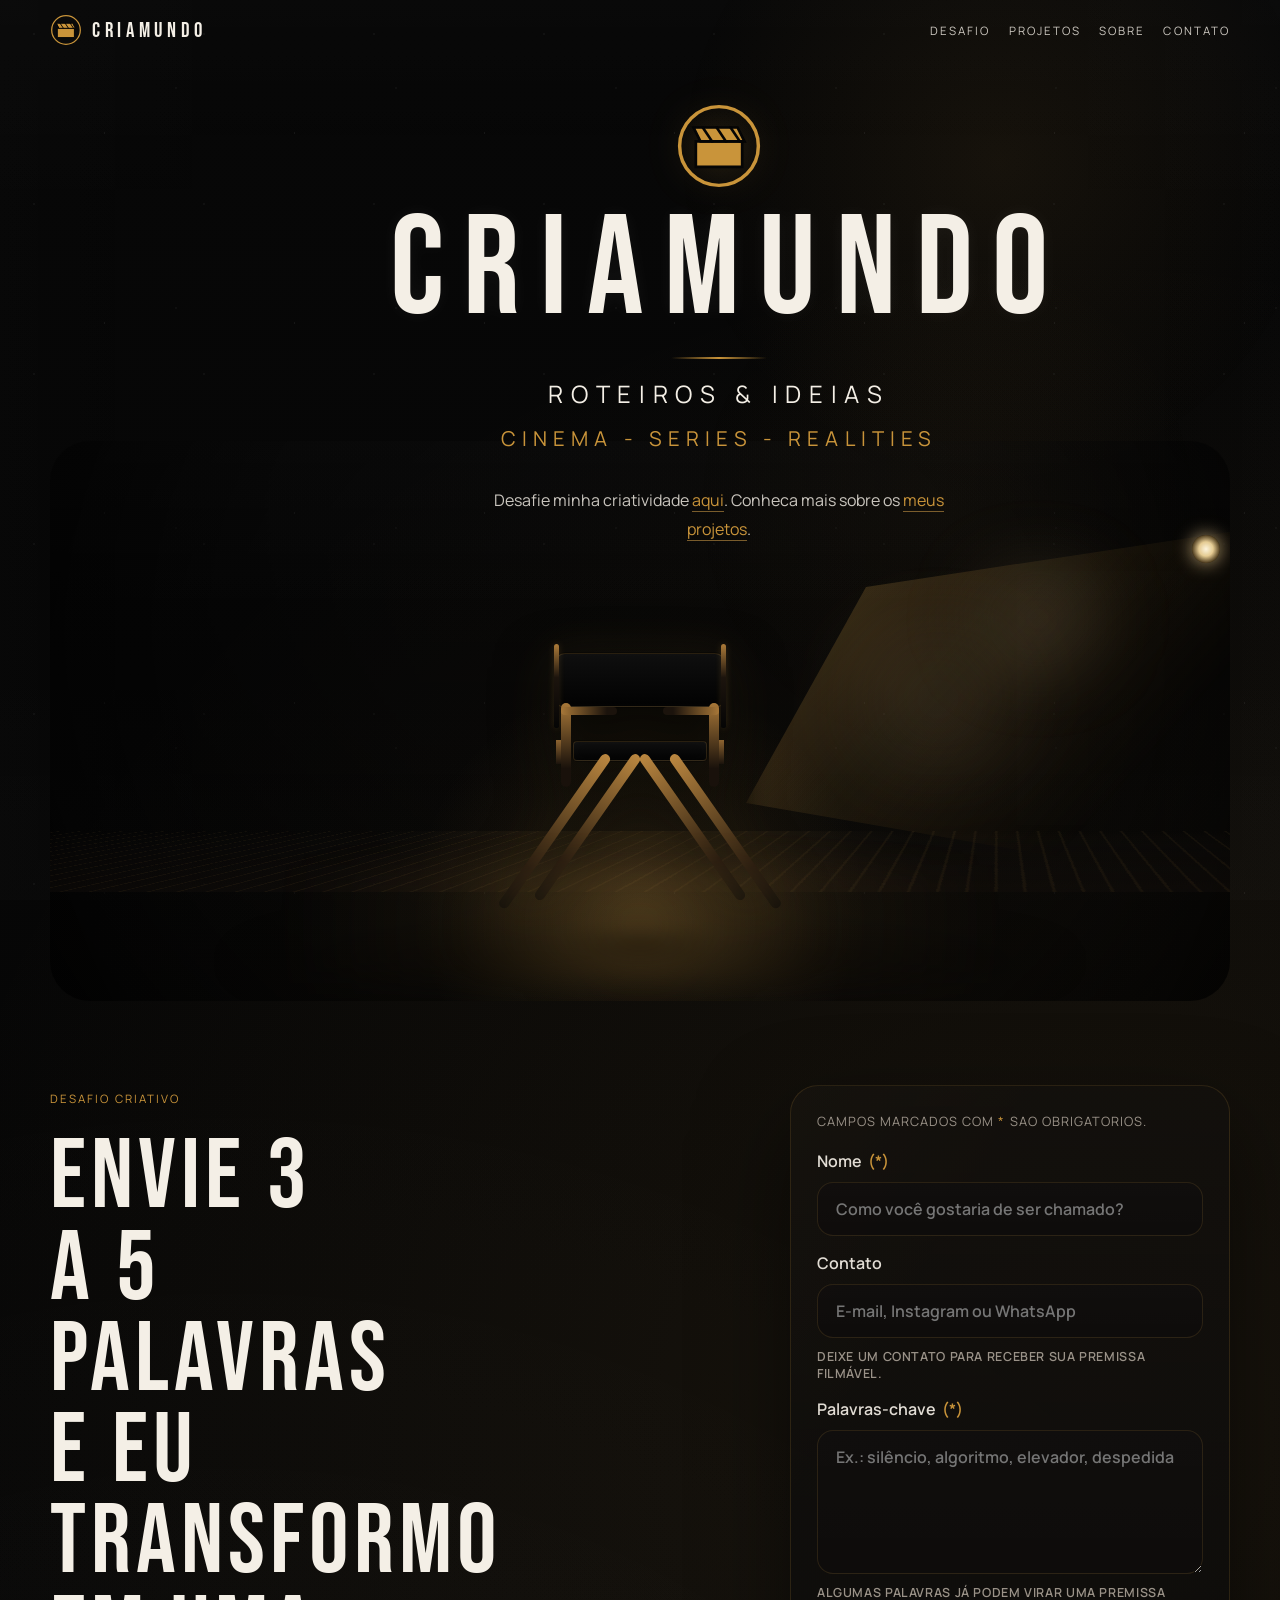
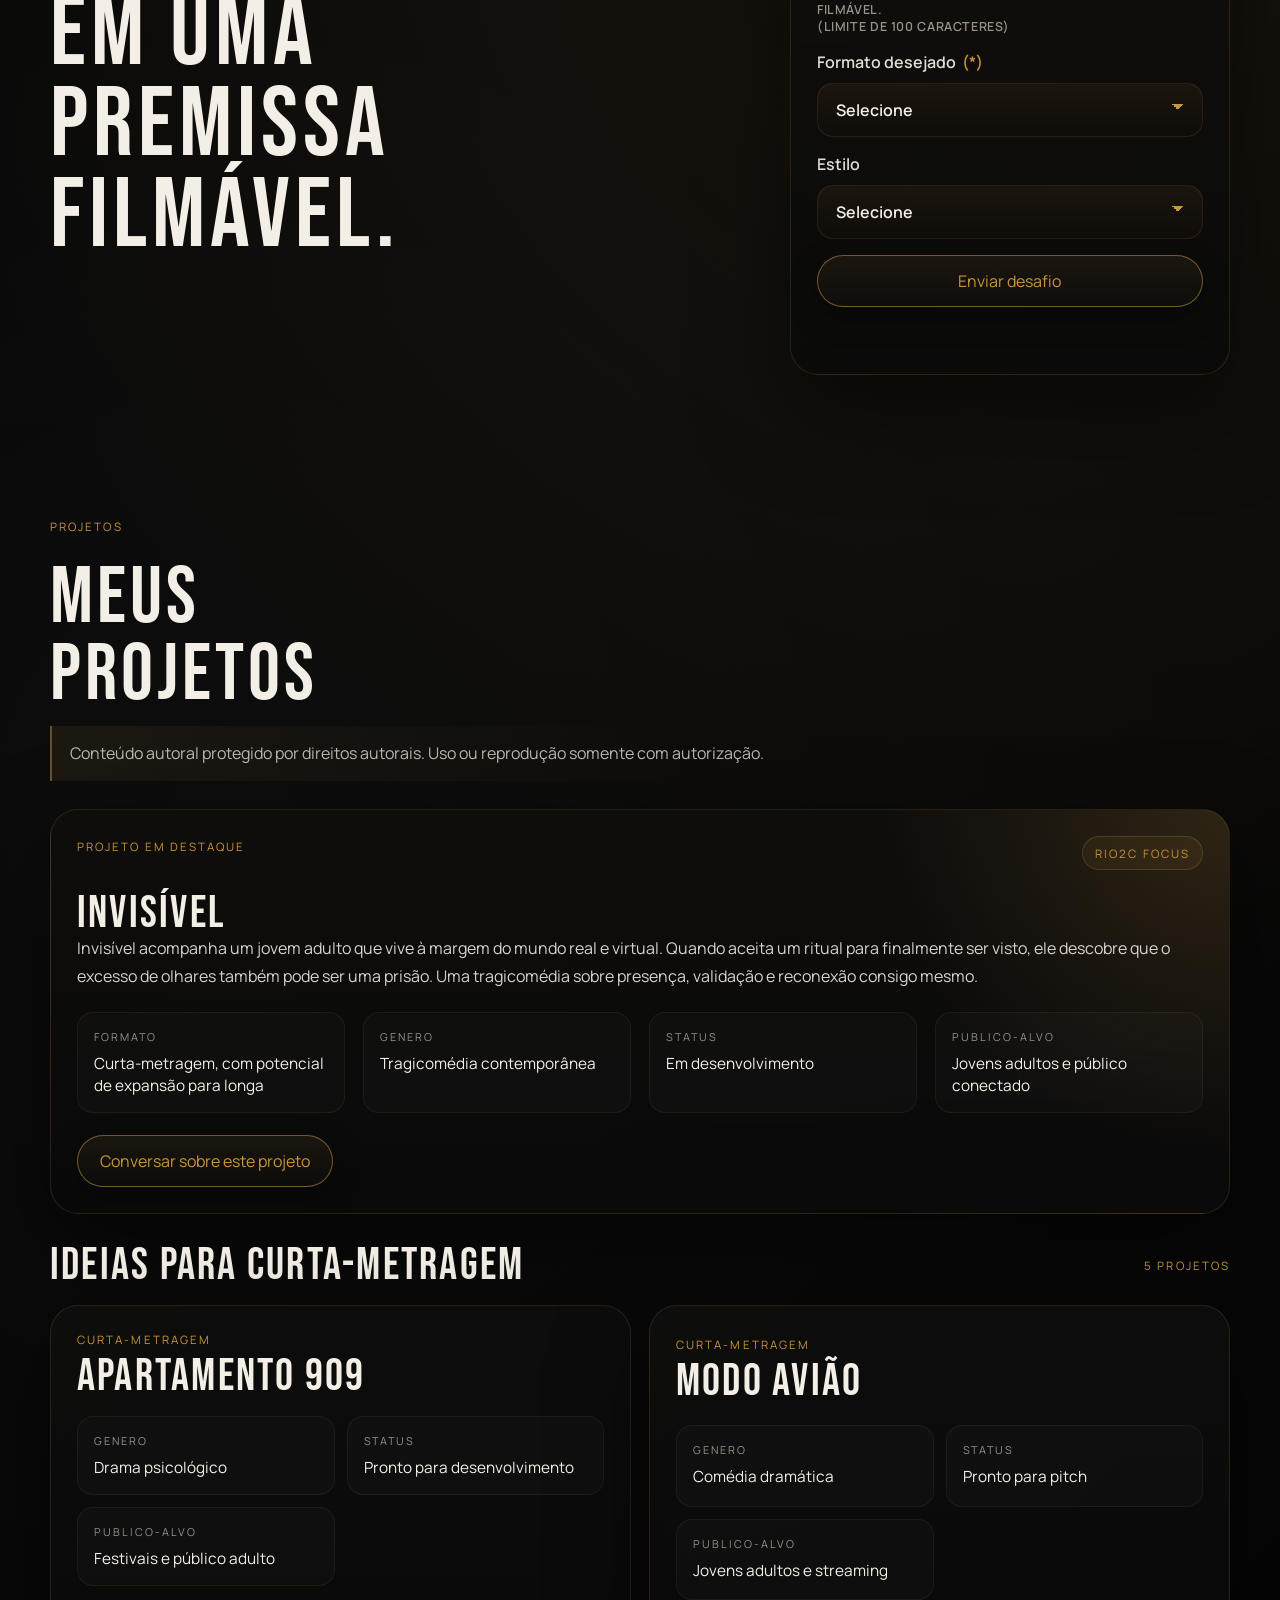
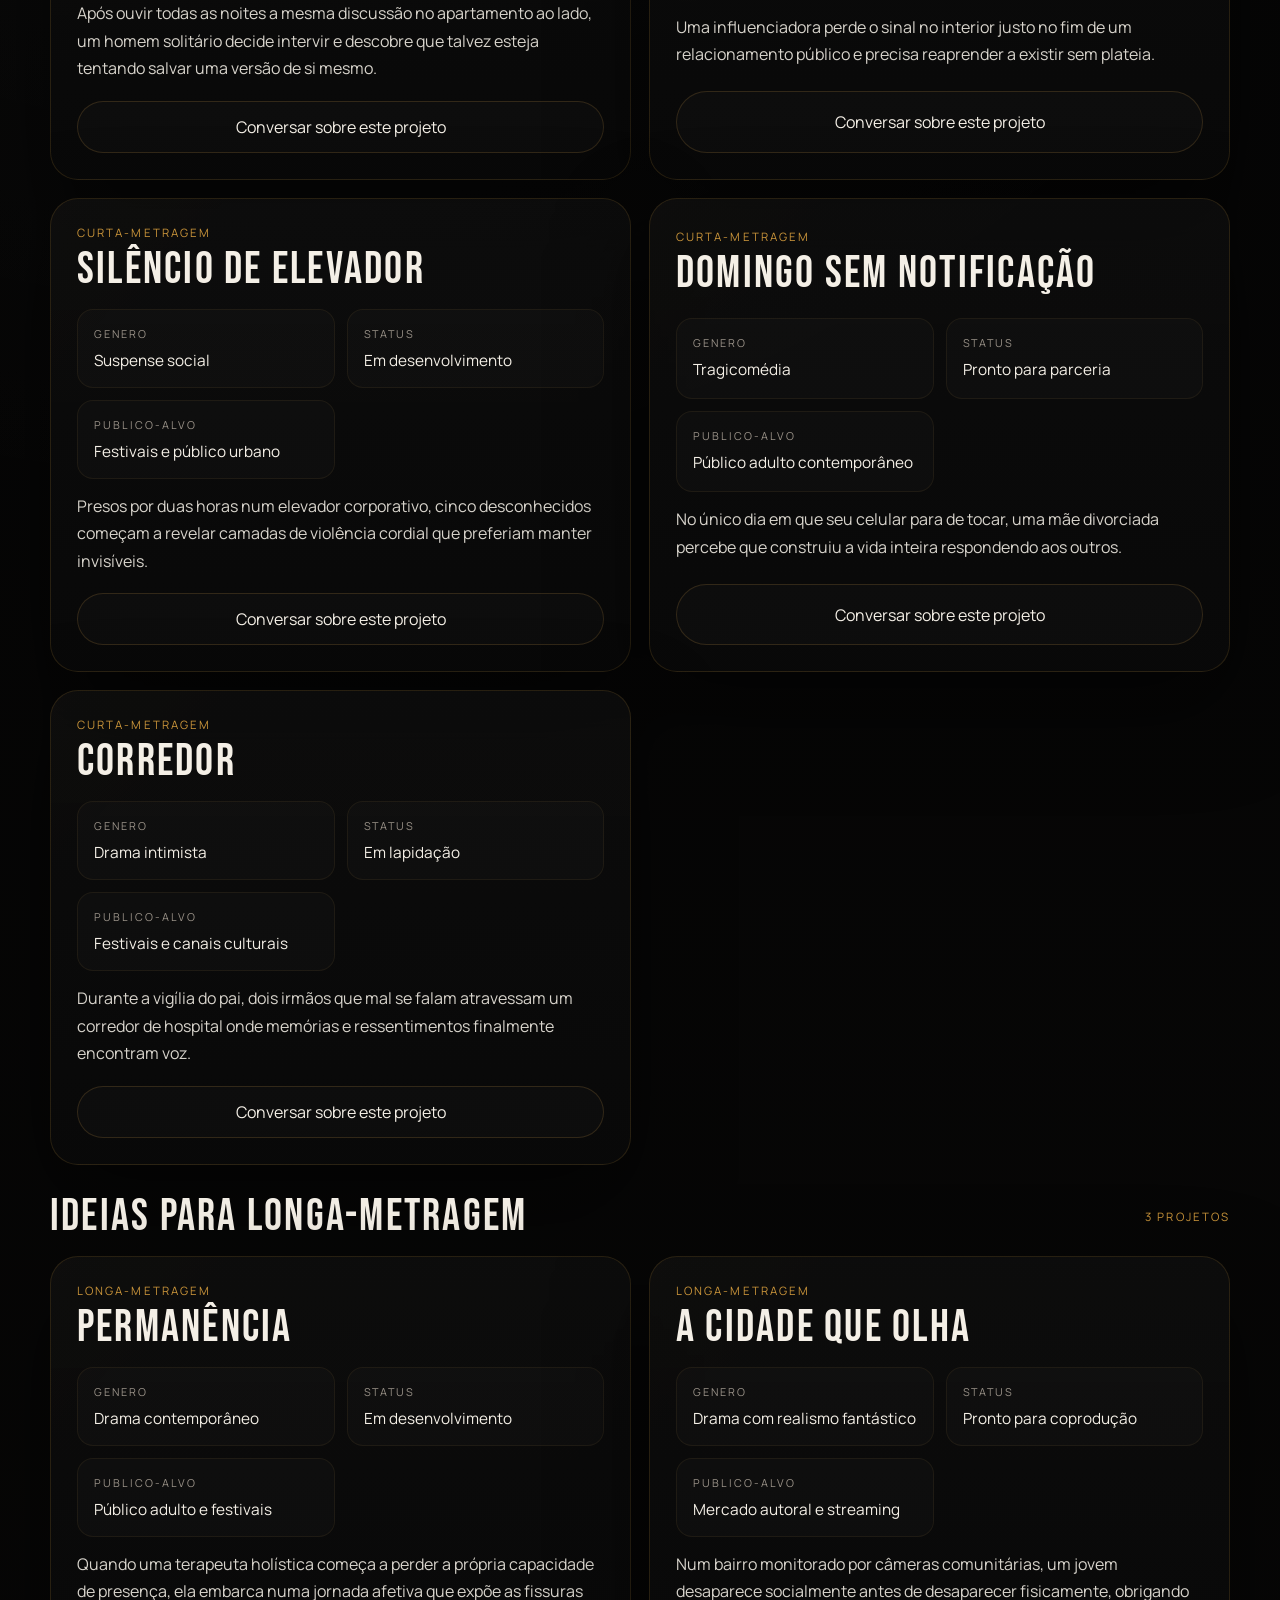
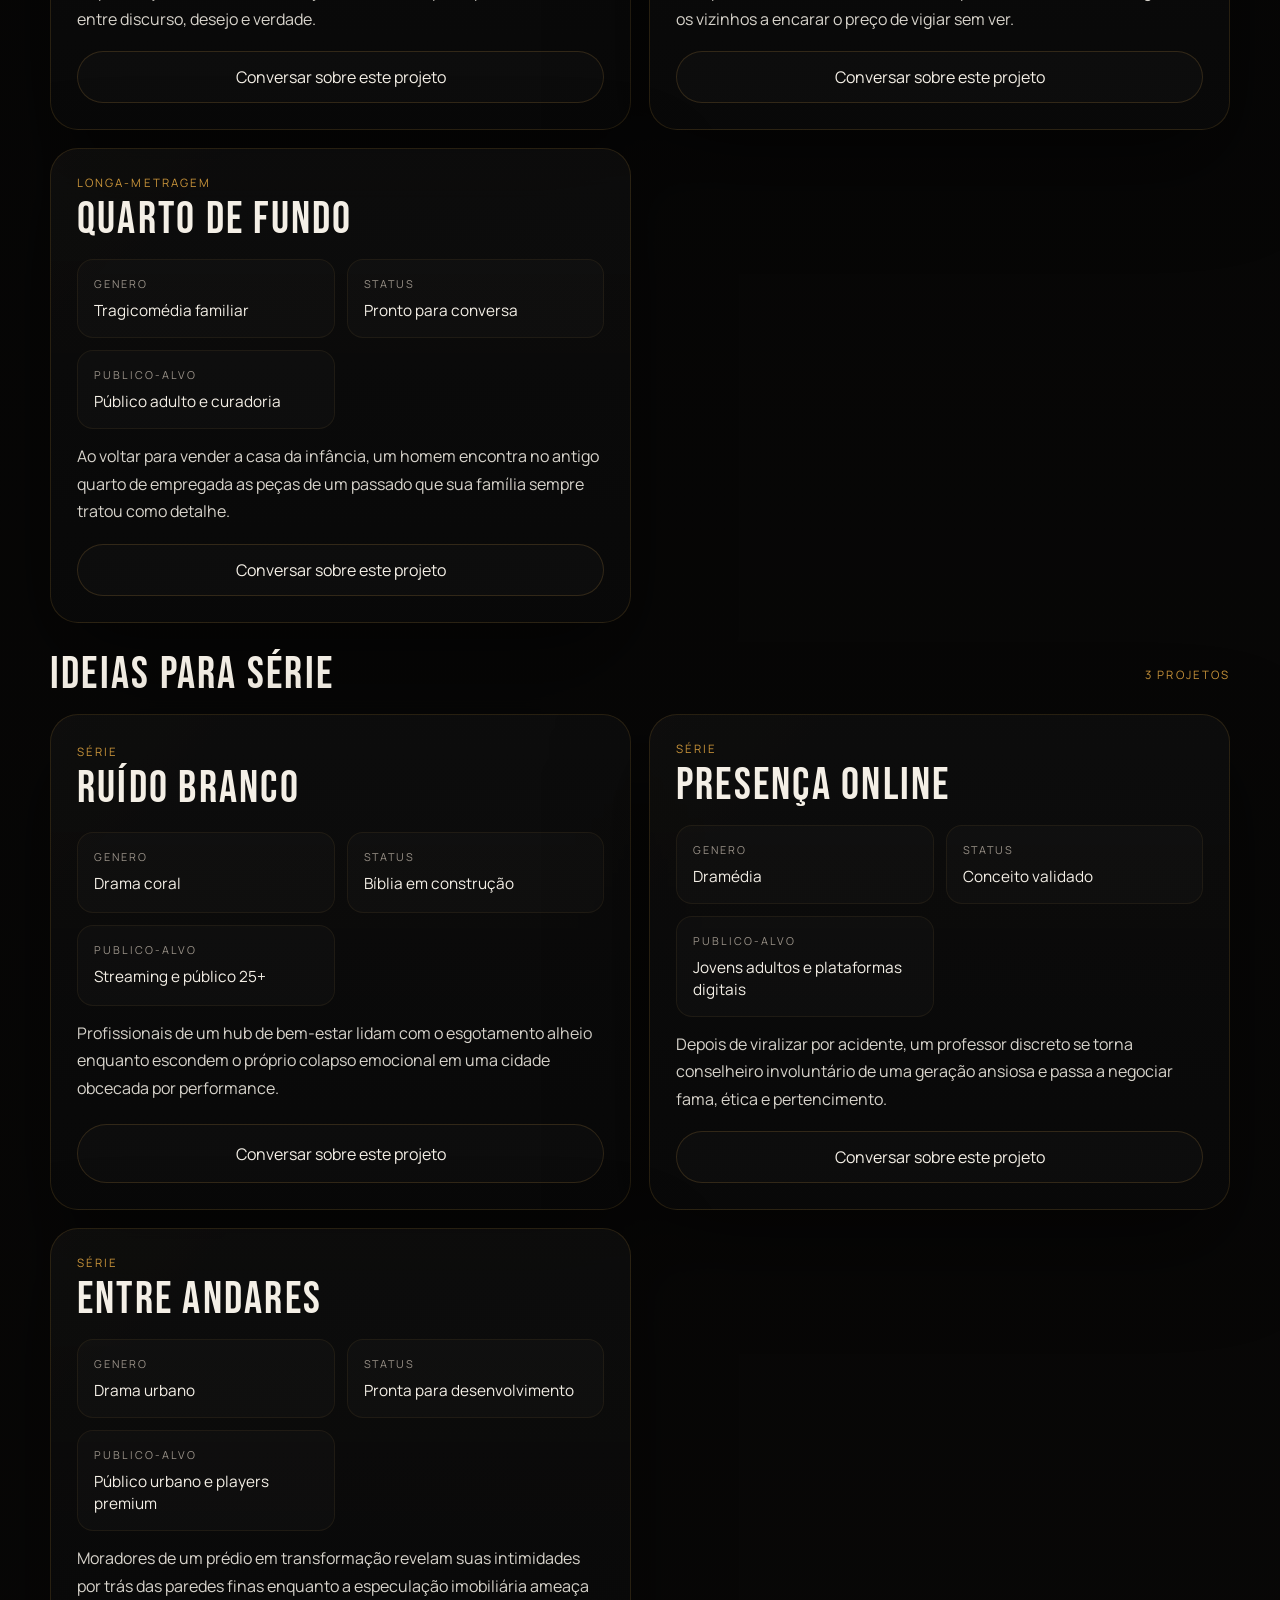
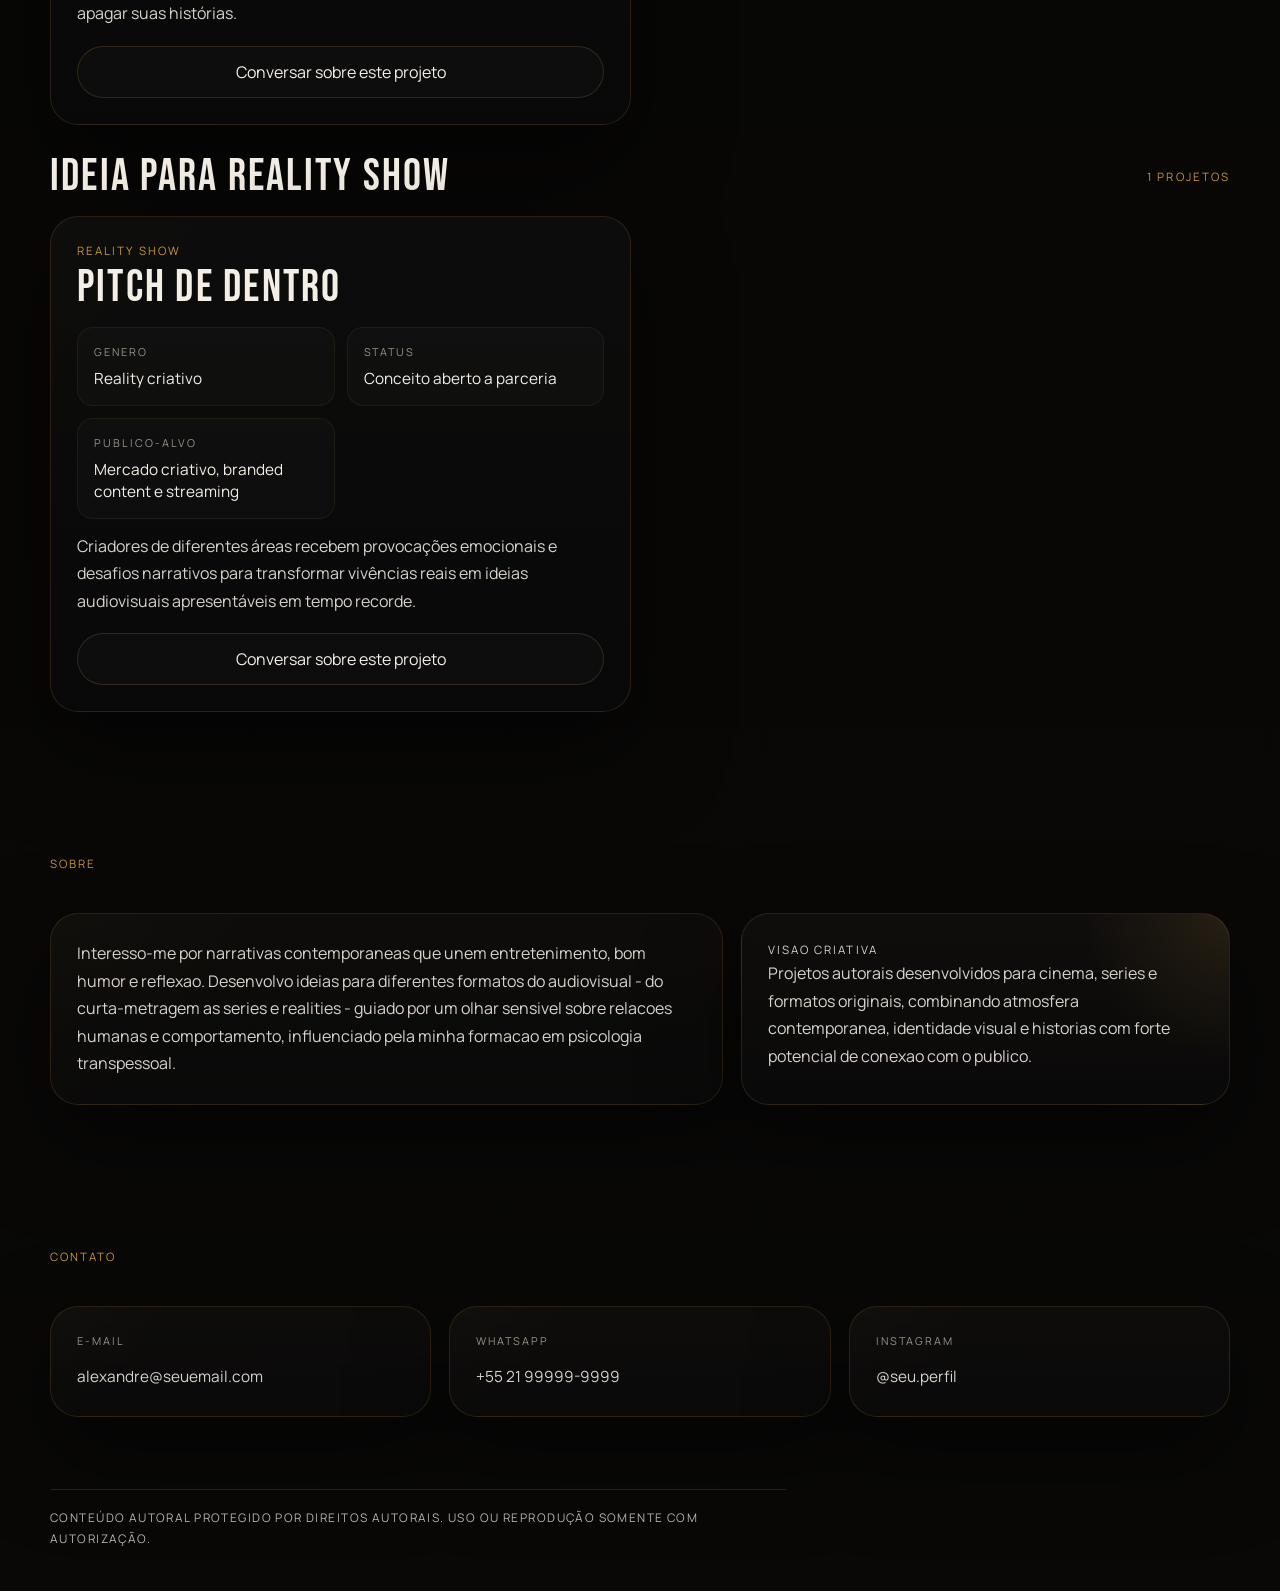
==== commit 2d859000: "alinhar form" ====
--- a/index.html
+++ b/index.html
@@ -103,12 +103,12 @@
       </section>
 
       <section class="section challenge" id="desafio">
-        <div class="section-heading">
+        <div class="challenge-layout">
+          <div class="section-heading challenge-heading">
           <p class="eyebrow">Desafio Criativo</p>
           <h2>ENVIE 3 A 5 PALAVRAS E EU TRANSFORMO EM UMA PREMISSA FILMÁVEL.</h2>          
-        </div>
-
-        <div class="challenge-layout">
+          </div>
+
           <form class="challenge-form" id="challenge-form" action="https://api.web3forms.com/submit" method="POST">            
             <p class="form-intro">Campos marcados com <span>*</span> sao obrigatorios.</p>
 
--- a/styles.css
+++ b/styles.css
@@ -677,6 +677,24 @@
   display: grid;
   grid-template-columns: minmax(0, 1.1fr) minmax(280px, 0.8fr);
   gap: 18px;
+}
+
+.challenge-layout {
+  grid-template-columns: minmax(0, 1.16fr) minmax(360px, 440px);
+  align-items: start;
+  gap: 28px;
+}
+
+.challenge-heading {
+  margin-bottom: 0;
+  align-self: start;
+  padding-top: 6px;
+}
+
+.challenge-heading h2 {
+  max-width: 8ch;
+  font-size: clamp(4rem, 8vw, 6.2rem);
+  line-height: 0.92;
 }
 
 .about-card,
@@ -1006,6 +1024,11 @@
     padding-top: 28px;
   }
 
+  .challenge-form {
+    position: sticky;
+    top: 108px;
+  }
+
   .hero-stage {
     min-height: 560px;
     margin-top: -120px;
@@ -1226,6 +1249,10 @@
     line-height: 1;
   }
 
+  .challenge-heading {
+    padding-top: 0;
+  }
+
   .about-card p,
   .about-note p {
     text-align: justify;
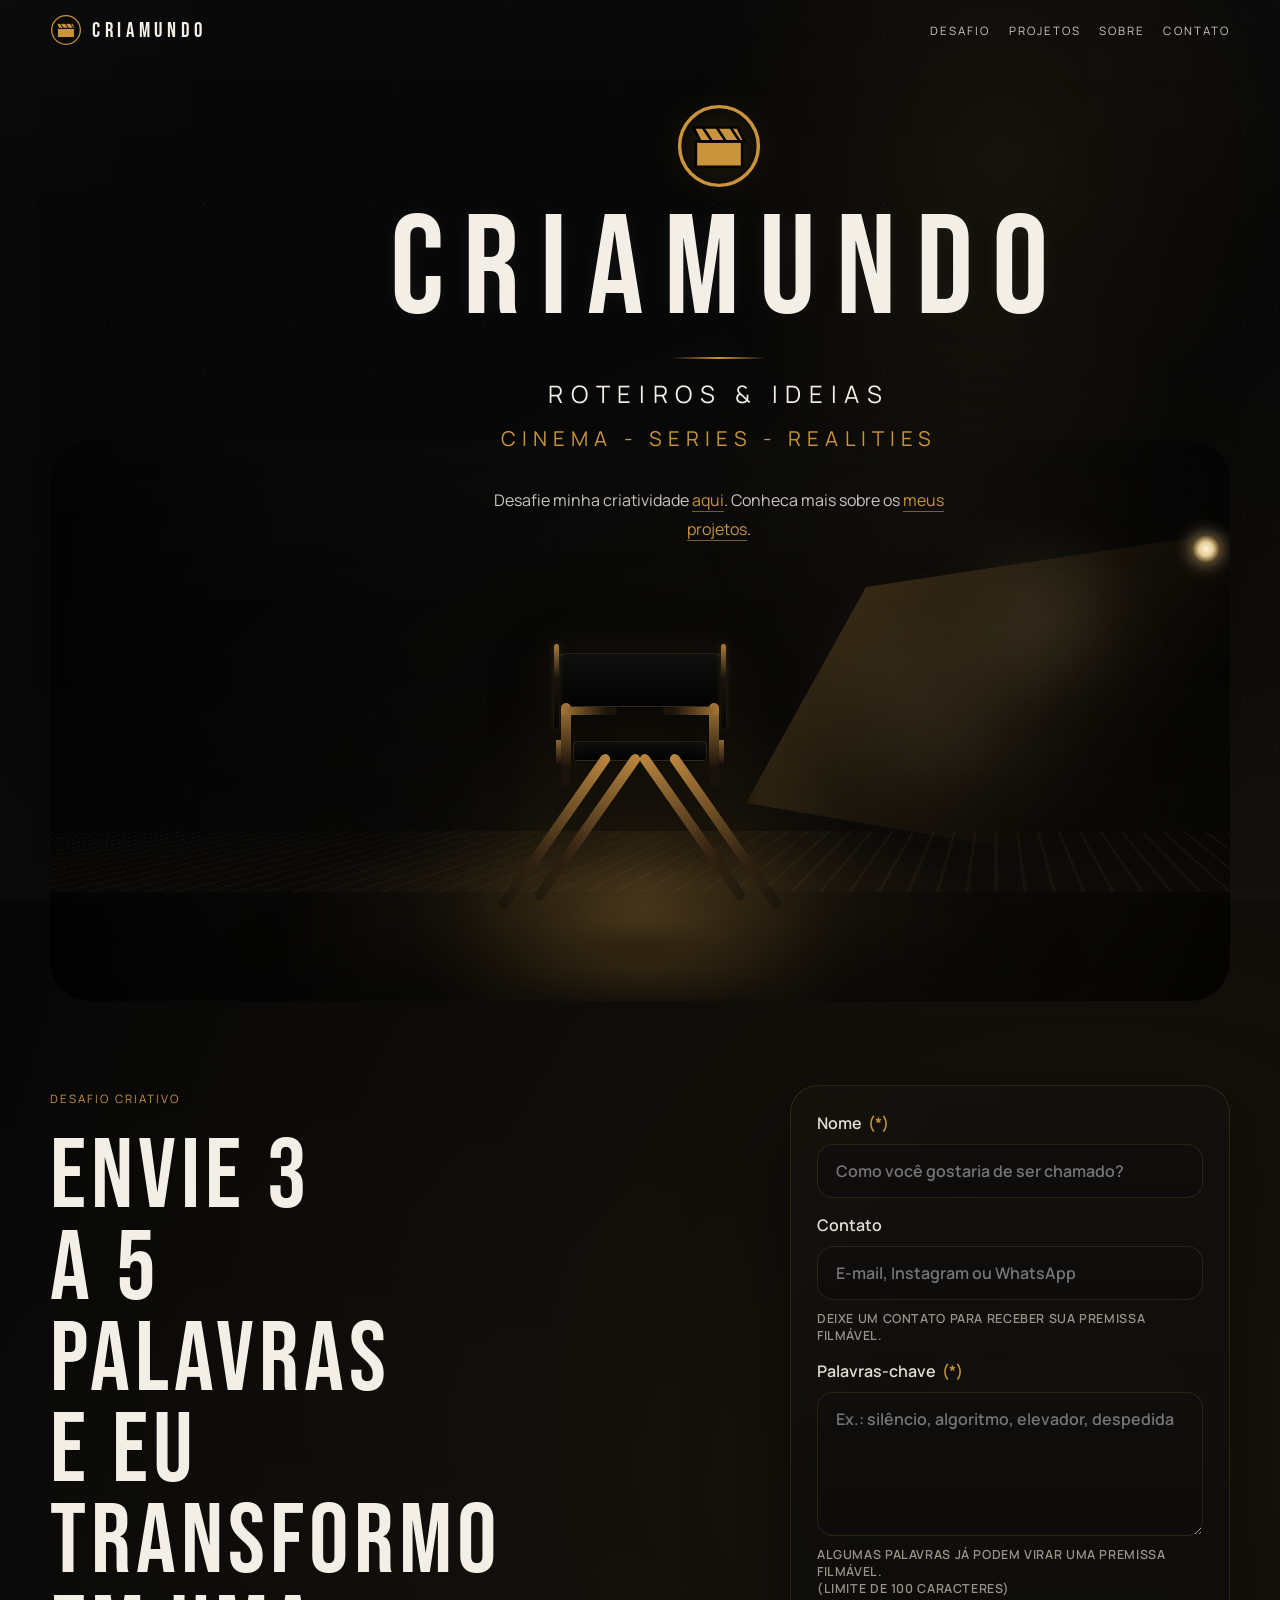
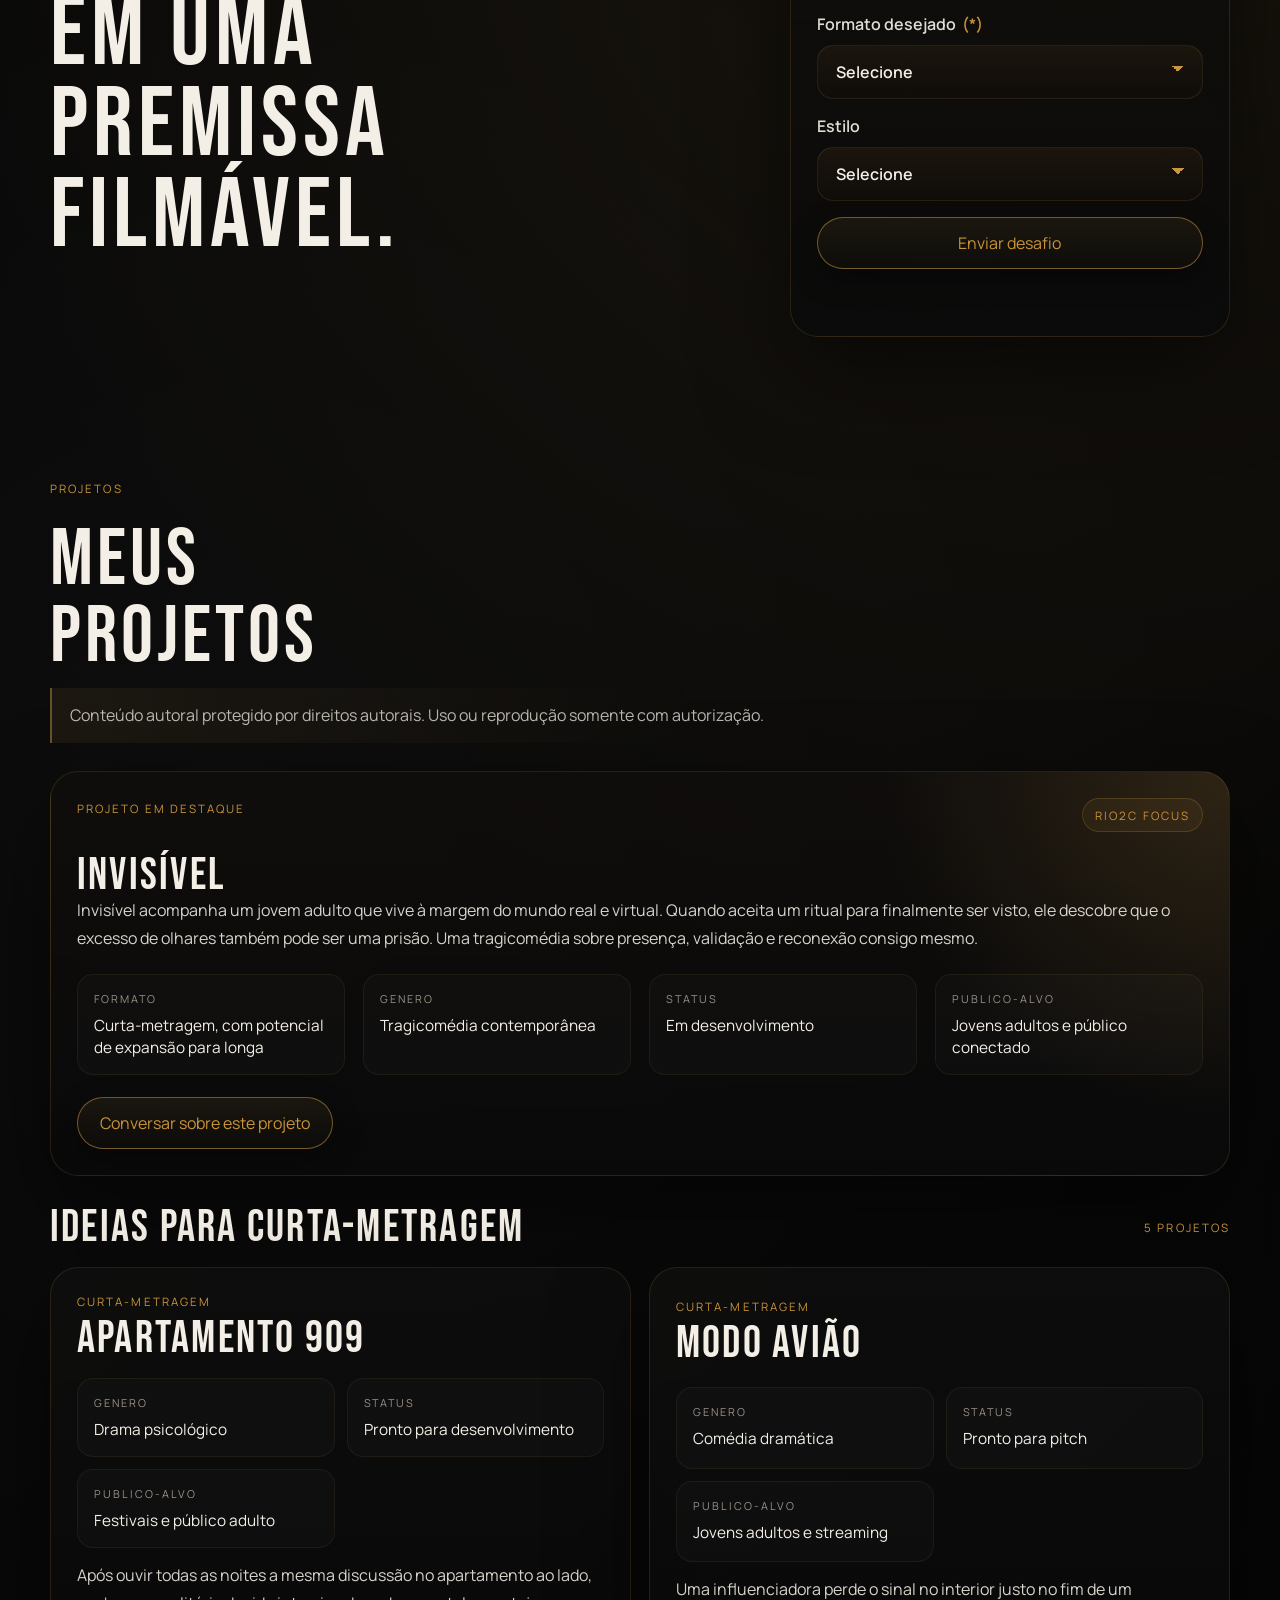
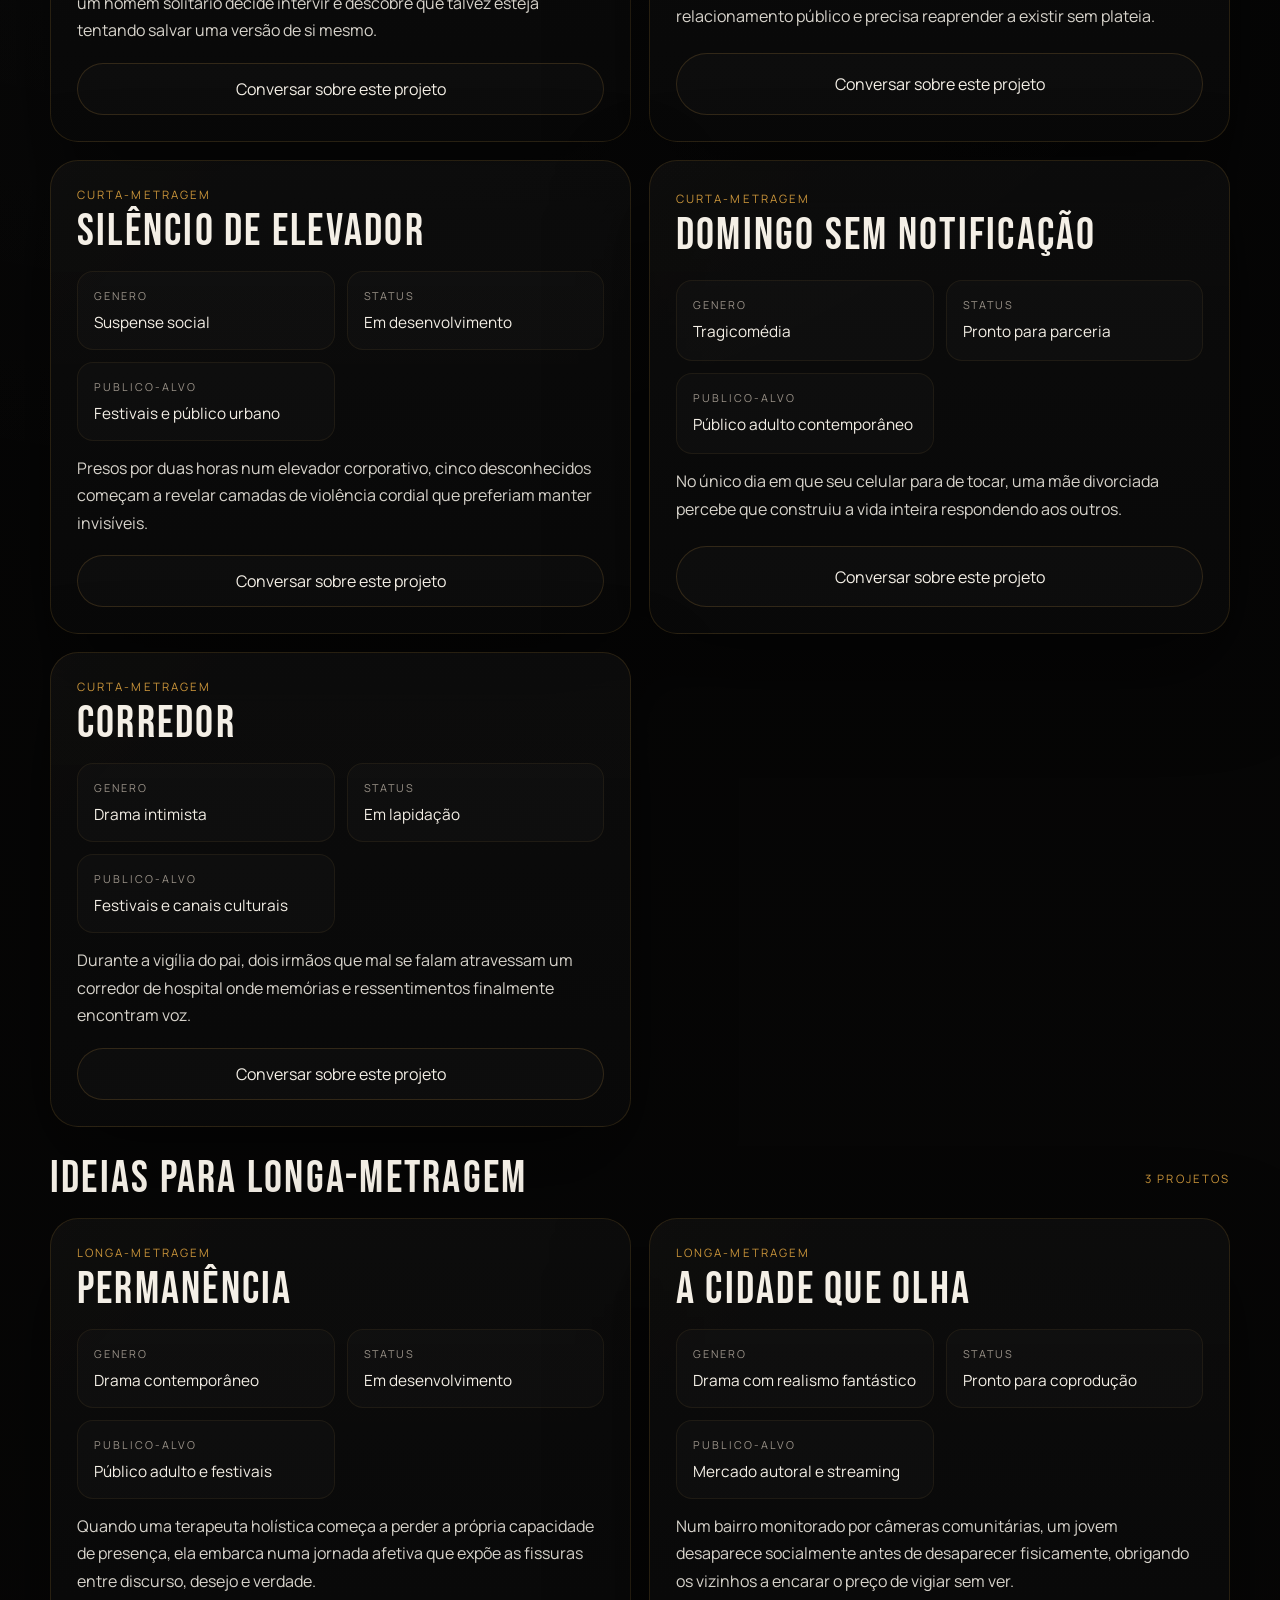
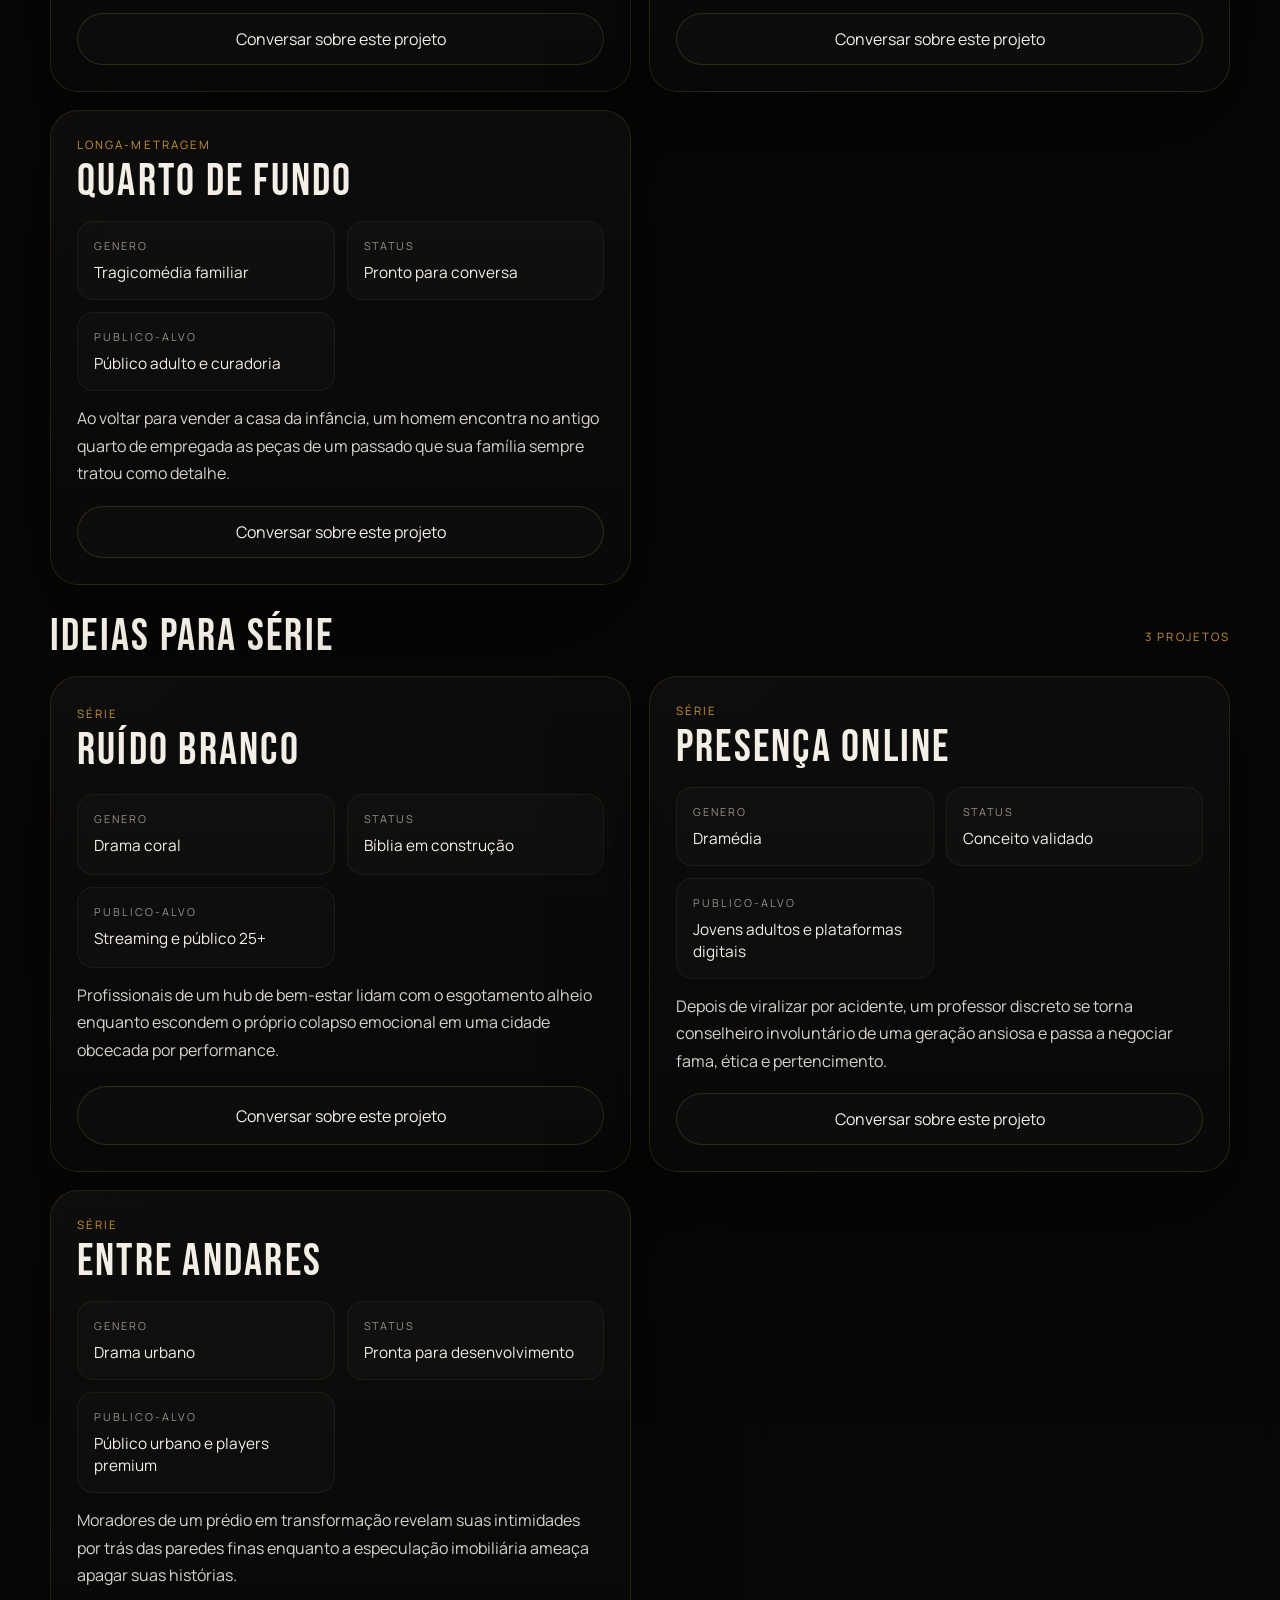
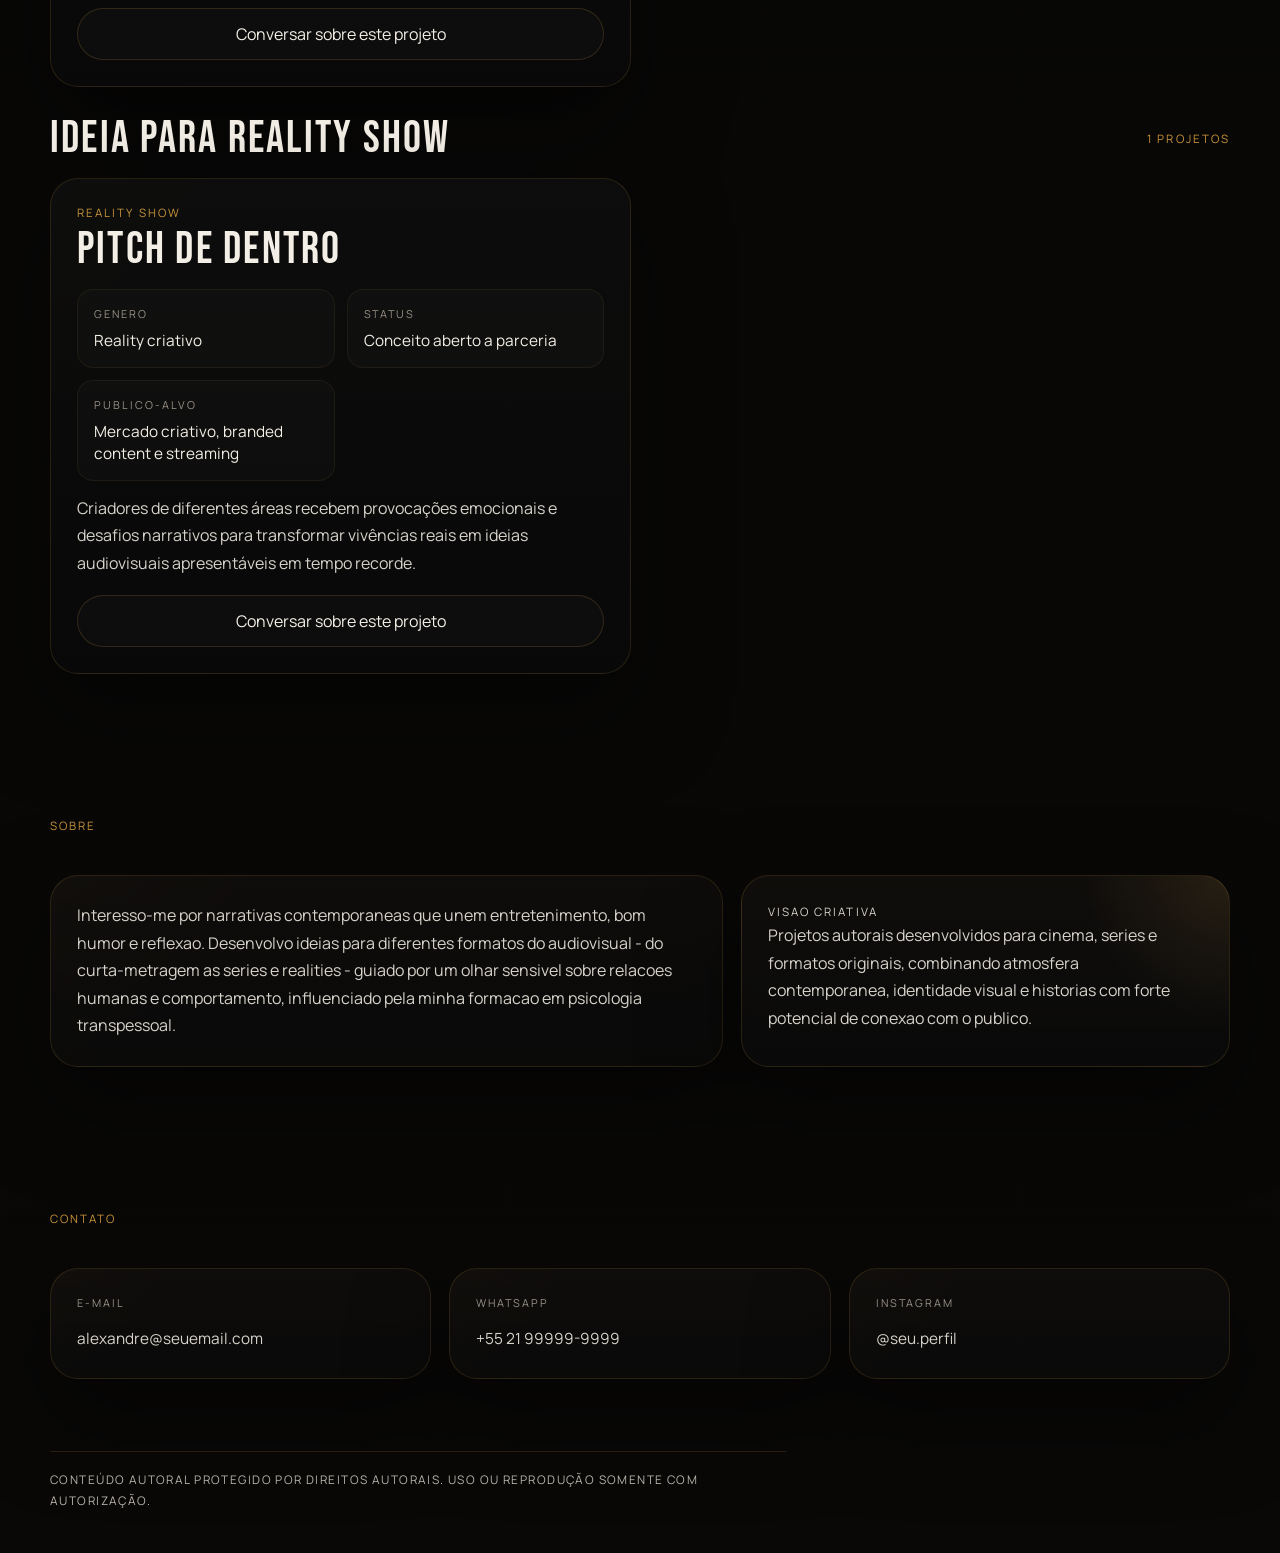
==== commit a5e8d02b: "atualizacoes em admin" ====
--- a/index.html
+++ b/index.html
@@ -110,8 +110,6 @@
           </div>
 
           <form class="challenge-form" id="challenge-form" action="https://api.web3forms.com/submit" method="POST">            
-            <p class="form-intro">Campos marcados com <span>*</span> sao obrigatorios.</p>
-
             <label>
               <span class="field-label">
                 Nome <span class="required-mark" aria-hidden="true">(*)</span>
